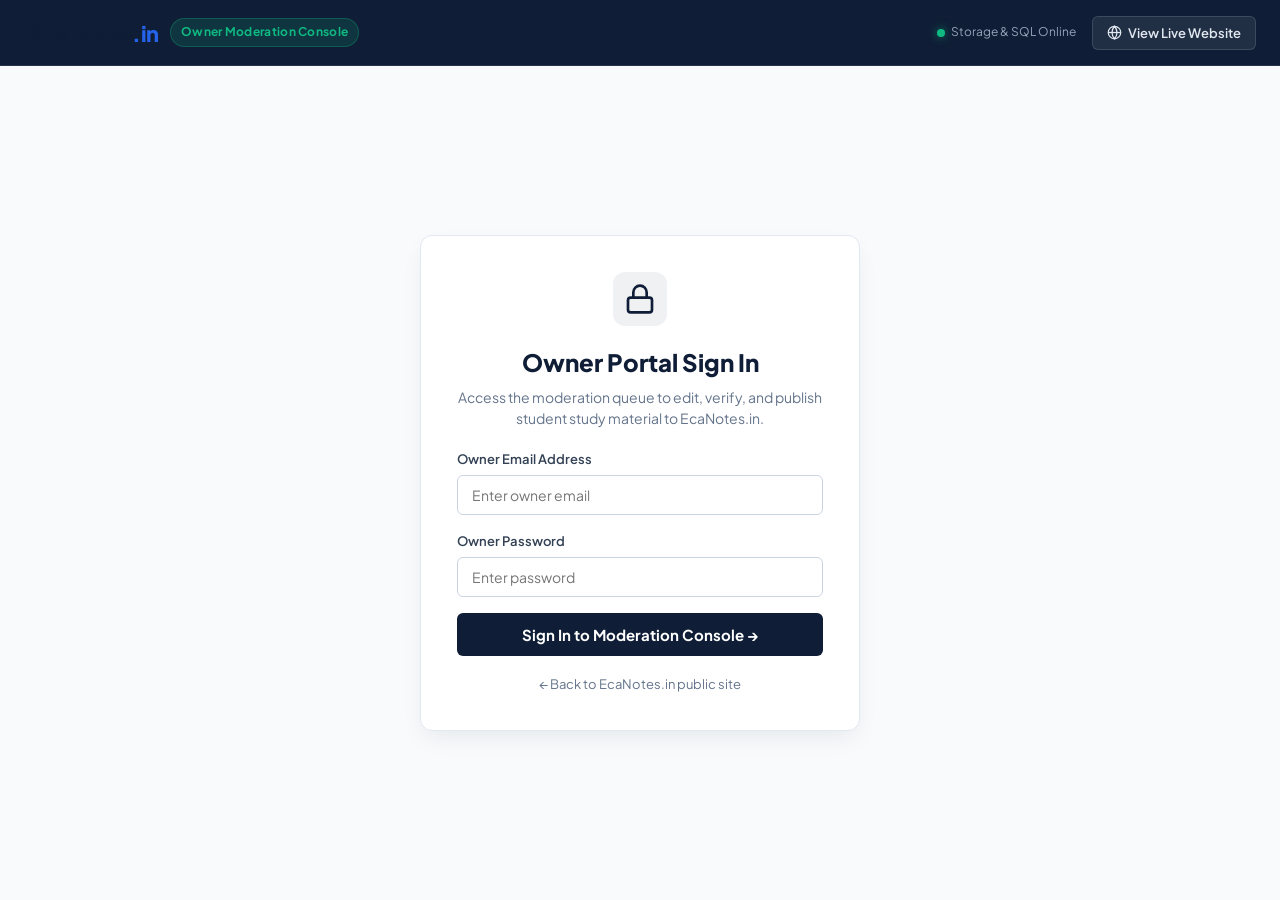
==== admin.html @ f877ca7f "Update project to latest version" ====
<!DOCTYPE html>
<html lang="en">
<head>
  <meta charset="UTF-8">
  <meta name="viewport" content="width=device-width, initial-scale=1.0">
  <title>EcaNotes.in | Owner Moderation Console</title>
  <meta name="description" content="EcaNotes.in Owner Moderation Console - Review, edit, and verify student-contributed college study material.">
  
  <!-- Google Fonts: Plus Jakarta Sans & Inter -->
  <link rel="preconnect" href="https://fonts.googleapis.com">
  <link rel="preconnect" href="https://fonts.gstatic.com" crossorigin>
  <link href="https://fonts.googleapis.com/css2?family=Plus+Jakarta+Sans:wght@400;500;600;700;800&family=Inter:wght@400;500;600;700&display=swap" rel="stylesheet">
  
  <!-- Main Stylesheet -->
  <link rel="stylesheet" href="css/style.css">
</head>
<body class="admin-body">

  <!-- Top Admin Navigation Bar -->
  <header class="admin-header">
    <div class="admin-header-container">
      <div class="admin-brand-wrap">
        <a href="index.html" class="brand-logo" aria-label="EcaNotes.in Home">
          <span class="logo-main">EcaNotes</span><span class="logo-tld">.in</span>
        </a>
        <span class="admin-badge">Owner Moderation Console</span>
      </div>

      <div class="admin-header-actions">
        <div class="admin-sys-status">
          <span class="sys-dot online"></span>
          <span class="sys-text">Storage &amp; SQL Online</span>
        </div>

        <a href="index.html" class="btn-admin-nav-link" target="_blank" rel="noopener noreferrer">
          <svg width="15" height="15" viewBox="0 0 24 24" fill="none" stroke="currentColor" stroke-width="2">
            <circle cx="12" cy="12" r="10"></circle>
            <line x1="2" y1="12" x2="22" y2="12"></line>
            <path d="M12 2a15.3 15.3 0 0 1 4 10 15.3 15.3 0 0 1-4 10 15.3 15.3 0 0 1-4-10 15.3 15.3 0 0 1 4-10z"></path>
          </svg>
          View Live Website
        </a>

        <button type="button" class="btn-admin-logout" id="adminLogoutBtn" style="display: none;">
          <svg width="15" height="15" viewBox="0 0 24 24" fill="none" stroke="currentColor" stroke-width="2">
            <path d="M9 21H5a2 2 0 0 1-2-2V5a2 2 0 0 1 2-2h4"></path>
            <polyline points="16 17 21 12 16 7"></polyline>
            <line x1="21" y1="12" x2="9" y2="12"></line>
          </svg>
          Sign Out
        </button>
      </div>
    </div>
  </header>

  <!-- ========================================================= -->
  <!-- 1. AUTHENTICATION SECTION (If Logged Out)                -->
  <!-- ========================================================= -->
  <section class="admin-auth-section" id="adminAuthSection">
    <div class="admin-auth-card">
      <div class="auth-icon-wrap">
        <svg width="32" height="32" viewBox="0 0 24 24" fill="none" stroke="currentColor" stroke-width="2">
          <rect x="3" y="11" width="18" height="11" rx="2" ry="2"></rect>
          <path d="M7 11V7a5 5 0 0 1 10 0v4"></path>
        </svg>
      </div>

      <h1 class="auth-title">Owner Portal Sign In</h1>
      <p class="auth-subtitle">
        Access the moderation queue to edit, verify, and publish student study material to EcaNotes.in.
      </p>

      <form id="adminLoginForm" class="admin-auth-form" novalidate>
        <div class="auth-input-group">
          <label for="adminEmailInput">Owner Email Address</label>
          <input 
            type="email" 
            id="adminEmailInput" 
            class="admin-auth-input" 
            placeholder="Enter owner email"
            required
            autocomplete="email"
          >
        </div>

        <div class="auth-input-group">
          <label for="adminPasswordInput">Owner Password</label>
          <input 
            type="password" 
            id="adminPasswordInput" 
            class="admin-auth-input" 
            placeholder="Enter password"
            required
            autocomplete="current-password"
          >
        </div>

        <div class="admin-auth-error" id="adminLoginError" style="display: none;">
          ⚠️ Invalid email or password. Please try again.
        </div>

        <button type="submit" class="btn-admin-auth-submit">
          Sign In to Moderation Console &rarr;
        </button>
      </form>

      <div class="auth-back-link">
        <a href="index.html">&larr; Back to EcaNotes.in public site</a>
      </div>
    </div>
  </section>

  <!-- ========================================================= -->
  <!-- 2. DASHBOARD SECTION (If Logged In)                      -->
  <!-- ========================================================= -->
  <main class="admin-dashboard-section" id="adminDashboardSection" style="display: none;">
    <div class="admin-container">

      <!-- Header Overview Banner -->
      <div class="admin-overview-banner">
        <div class="overview-text">
          <h1 class="overview-title">Owner Moderation &amp; Publishing Portal</h1>
          <p class="overview-desc">
            Review submissions from students. You can change their <strong>Year, Subject, Resource/File, Type, Title, and Contributor Name</strong> before publishing them live to the website.
          </p>
        </div>

        <!-- Live Stat Cards Grid -->
        <div class="admin-stats-grid">
          <div class="admin-stat-card highlight">
            <div class="stat-icon">⏳</div>
            <div class="stat-content">
              <div class="stat-number" id="adminStatPending">0</div>
              <div class="stat-label">Pending Uploads</div>
            </div>
          </div>

          <div class="admin-stat-card highlight">
            <div class="stat-icon">⭐</div>
            <div class="stat-content">
              <div class="stat-number" id="adminStatPendingReviews">0</div>
              <div class="stat-label">Pending Reviews</div>
            </div>
          </div>

          <div class="admin-stat-card">
            <div class="stat-icon">✅</div>
            <div class="stat-content">
              <div class="stat-number" id="adminStatVerified">10</div>
              <div class="stat-label">Live Verified Notes</div>
            </div>
          </div>

          <div class="admin-stat-card">
            <div class="stat-icon">📥</div>
            <div class="stat-content">
              <div class="stat-number" id="adminStatDownloads">14,930</div>
              <div class="stat-label">Total Downloads</div>
            </div>
          </div>

          <div class="admin-stat-card">
            <div class="stat-icon">📚</div>
            <div class="stat-content">
              <div class="stat-number" id="adminStatSubjects">0</div>
              <div class="stat-label">Dynamic Subjects</div>
            </div>
          </div>
        </div>
      </div>

      <!-- Moderation Tabs Navigation -->
      <nav class="admin-tabs-nav" aria-label="Admin Navigation Tabs">
        <button type="button" class="admin-nav-tab active" data-target="pane-pending">
          ⏳ Pending Uploads
          <span class="admin-tab-badge" id="adminTabPendingBadge" style="display: none;">0</span>
        </button>
        <button type="button" class="admin-nav-tab" data-target="pane-reviews">
          ⭐ Student Reviews
          <span class="admin-tab-badge" id="adminTabReviewsBadge" style="display: none;">0</span>
        </button>
        <button type="button" class="admin-nav-tab" data-target="pane-verified">
          ✅ Live Verified Resources
        </button>
        <button type="button" class="admin-nav-tab" data-target="pane-subjects">
          📚 Manage Subjects
        </button>
        <button type="button" class="admin-nav-tab" data-target="pane-direct">
          ➕ Direct Resource Publisher
        </button>
        <button type="button" class="admin-nav-tab" data-target="pane-sql">
          🗄️ SQL Database Inspector
        </button>
      </nav>

      <!-- TAB 1: PENDING UPLOADS (Full Field Moderation) -->
      <section class="admin-tab-pane active" id="pane-pending">
        <div class="pane-header">
          <div>
            <h2 class="pane-title">Pending Student Submissions Queue</h2>
            <p class="pane-subtitle">
              Carefully review each student upload. You have full permission to rename, change subject, assign year, adjust resource type, preview attached PDF, or replace the file before publishing.
            </p>
          </div>
        </div>

        <!-- Pending Cards List Container -->
        <div class="mod-cards-container" id="adminPendingList">
          <!-- Dynamically populated by admin.js -->
        </div>

        <!-- Empty State -->
        <div class="mod-empty-state" id="adminEmptyPending" style="display: none;">
          <div class="empty-icon">🎉</div>
          <h3 class="empty-title">Queue is Clean!</h3>
          <p class="empty-desc">
            There are no pending student uploads awaiting verification right now. When a student contributes notes, assignments, or PYQs from the website, they will appear here instantly.
          </p>
          <a href="index.html#contribute" target="_blank" class="btn-empty-action">
            Open Student Upload Form &rarr;
          </a>
        </div>
      </section>

      <!-- TAB 2: STUDENT REVIEWS MODERATION (Publish/Reject Queue) -->
      <section class="admin-tab-pane" id="pane-reviews">
        <div class="pane-header">
          <div>
            <h2 class="pane-title">⭐ Student Reviews Moderation</h2>
            <p class="pane-subtitle">
              Verify student ratings &amp; reviews before publishing them live. Only approved reviews appear on EcaNotes.in.
            </p>
          </div>
        </div>

        <!-- Pending Reviews Queue Section -->
        <div style="margin-bottom: 36px;">
          <h3 style="font-size: 1.05rem; font-weight: 700; color: #0F1E36; margin-bottom: 12px;">
            Pending Student Reviews Awaiting Approval
          </h3>
          <div class="review-mod-grid" id="adminPendingReviewsList">
            <!-- Dynamically populated by admin.js -->
          </div>
          <div class="mod-empty-state" id="adminEmptyPendingReviews" style="display: none;">
            <div class="empty-icon">⭐</div>
            <h3 class="empty-title">No Reviews Pending!</h3>
            <p class="empty-desc">
              All submitted student reviews have been moderated. When a student submits a new review, it will appear here for verification.
            </p>
          </div>
        </div>

        <!-- Published Reviews Management Table -->
        <div style="margin-top: 36px; border-top: 1px solid #E2E8F0; padding-top: 24px;">
          <div class="pane-header flex-between" style="margin-bottom: 14px;">
            <div>
              <h3 style="font-size: 1.05rem; font-weight: 700; color: #0F1E36;">
                Live Published Reviews (<span id="adminPublishedReviewsCount">0</span>)
              </h3>
              <p class="pane-subtitle">These reviews are actively displayed on the website and counted in the community rating.</p>
            </div>
          </div>
          <div class="admin-table-responsive">
            <table class="admin-table">
              <thead>
                <tr>
                  <th style="width: 50px;">#</th>
                  <th>Student</th>
                  <th>Branch &amp; Year</th>
                  <th>Rating</th>
                  <th>Review</th>
                  <th style="width: 140px;">Action</th>
                </tr>
              </thead>
              <tbody id="adminPublishedReviewsTableBody">
                <!-- Dynamically populated by admin.js -->
              </tbody>
            </table>
          </div>
        </div>
      </section>

      <!-- TAB 2: LIVE VERIFIED RESOURCES -->
      <section class="admin-tab-pane" id="pane-verified">
        <div class="pane-header flex-between">
          <div>
            <h2 class="pane-title">Live Verified Study Resources</h2>
            <p class="pane-subtitle">
              All resources currently active and available for college students on EcaNotes.in.
            </p>
          </div>
          <div class="table-search-wrap">
            <input 
              type="search" 
              id="adminVerifiedSearch" 
              class="admin-search-input" 
              placeholder="Search verified resources..."
            >
          </div>
        </div>

        <div class="admin-table-responsive">
          <table class="admin-table">
            <thead>
              <tr>
                <th style="width: 50px;">#</th>
                <th>Title &amp; File</th>
                <th>Year</th>
                <th>Subject</th>
                <th>Type</th>
                <th>Author</th>
                <th style="width: 240px;">Actions</th>
              </tr>
            </thead>
            <tbody id="adminVerifiedTableBody">
              <!-- Dynamically populated -->
            </tbody>
          </table>
        </div>
      </section>

      <!-- TAB: MANAGE SUBJECTS (Dynamic Year-Linked Subjects) -->
      <section class="admin-tab-pane" id="pane-subjects">
        <div class="pane-header flex-between">
          <div>
            <h2 class="pane-title">📚 Dynamic Subjects Manager</h2>
            <p class="pane-subtitle">
              Add, edit, or delete subjects linked to academic years. When students or owners upload resources with a new subject (e.g. "EV"), it automatically registers here and in the public filter.
            </p>
          </div>
        </div>

        <!-- Add Subject Card -->
        <div class="direct-publish-card" style="margin-bottom: 24px;">
          <h3 style="font-size: 1rem; font-weight: 700; color: #0F1E36; margin-bottom: 12px;">➕ Add New Subject</h3>
          <form id="adminAddSubjectForm" class="direct-form-grid" style="grid-template-columns: 2fr 1fr auto; align-items: end; gap: 12px;">
            <div class="form-group" style="margin-bottom: 0;">
              <label for="newSubjectName">Subject Name *</label>
              <input 
                type="text" 
                id="newSubjectName" 
                class="mod-input" 
                placeholder="e.g. EV, Data Structures, Robotics" 
                required
              >
            </div>
            <div class="form-group" style="margin-bottom: 0;">
              <label for="newSubjectYear">Assigned Year *</label>
              <select id="newSubjectYear" class="mod-select" required>
                <option value="1st Year">1st Year</option>
                <option value="2nd Year">2nd Year</option>
                <option value="3rd Year">3rd Year</option>
                <option value="4th Year">4th Year</option>
              </select>
            </div>
            <div class="form-group" style="margin-bottom: 0;">
              <button type="submit" class="btn-direct-submit" style="padding: 10px 20px; white-space: nowrap; height: 42px;">
                ➕ Add Subject
              </button>
            </div>
          </form>
        </div>

        <!-- Year Filter Chips for Subject Management -->
        <div class="pane-filter-bar" style="display: flex; gap: 8px; margin-bottom: 16px; flex-wrap: wrap;">
          <button type="button" class="btn-filter-pill active" data-subject-year="All">All Years</button>
          <button type="button" class="btn-filter-pill" data-subject-year="1st Year">1st Year</button>
          <button type="button" class="btn-filter-pill" data-subject-year="2nd Year">2nd Year</button>
          <button type="button" class="btn-filter-pill" data-subject-year="3rd Year">3rd Year</button>
          <button type="button" class="btn-filter-pill" data-subject-year="4th Year">4th Year</button>
        </div>

        <!-- Subjects Table -->
        <div class="admin-table-responsive">
          <table class="admin-table">
            <thead>
              <tr>
                <th style="width: 40%;">Subject Name</th>
                <th style="width: 20%;">Academic Year</th>
                <th style="width: 20%;">Active Resources</th>
                <th style="width: 20%; text-align: right;">Actions</th>
              </tr>
            </thead>
            <tbody id="adminSubjectsTableBody">
              <!-- Dynamically populated by admin.js -->
            </tbody>
          </table>
        </div>
      </section>

      <!-- TAB 3: DIRECT RESOURCE PUBLISHER -->
      <section class="admin-tab-pane" id="pane-direct">
        <div class="pane-header">
          <div>
            <h2 class="pane-title">Direct Resource Publisher</h2>
            <p class="pane-subtitle">
              As the owner, upload and publish verified notes, PYQs, and assignments directly without entering the pending queue.
            </p>
          </div>
        </div>

        <div class="direct-publish-card">
          <form id="directPublishForm" class="direct-publish-form">
            <div class="direct-form-grid">
              <div class="form-group span-2">
                <label for="directTitle">Resource Title *</label>
                <input 
                  type="text" 
                  id="directTitle" 
                  class="mod-input" 
                  placeholder="e.g. Engineering Physics - Unit 2 Complete Wave Optics Notes" 
                  required
                >
              </div>

              <div class="form-group">
                <label for="directAuthor">Author / Faculty / Contributor</label>
                <input 
                  type="text" 
                  id="directAuthor" 
                  class="mod-input" 
                  placeholder="e.g. ECA Academic Team" 
                  value="EcaNotes Academic Team"
                >
              </div>

              <div class="form-group">
                <label for="directYear">Academic Year *</label>
                <select id="directYear" class="mod-select">
                  <option value="1st Year">1st Year</option>
                  <option value="2nd Year">2nd Year</option>
                  <option value="3rd Year">3rd Year</option>
                  <option value="4th Year">4th Year</option>
                </select>
              </div>

              <div class="form-group">
                <label for="directSubject">Subject *</label>
                <select id="directSubject" class="mod-select">
                  <!-- Dynamically populated based on directYear -->
                </select>
                <input 
                  type="text" 
                  id="directCustomSubject" 
                  class="mod-input" 
                  placeholder="Type new subject name (e.g. EV)..." 
                  style="display: none; margin-top: 6px;"
                >
              </div>

              <div class="form-group">
                <label for="directType">Resource Type *</label>
                <select id="directType" class="mod-select">
                  <option value="Notes">Notes</option>
                  <option value="PYQ">PYQ (Past Year Questions)</option>
                  <option value="Assignment">Assignment Solutions</option>
                  <option value="Practical Files">Practical Files</option>
                  <option value="Handwritten Notes">Handwritten Notes</option>
                  <option value="Formula Sheet">Formula Sheet</option>
                  <option value="Reference Book">Reference Book</option>
                  <option value="Study Material">Study Material</option>
                </select>
              </div>

              <div class="form-group span-2">
                <label for="directDesc">Resource Description / Syllabus Highlights</label>
                <textarea 
                  id="directDesc" 
                  class="mod-textarea" 
                  rows="3" 
                  placeholder="Summary of formulas, theorems, and questions covered in this document..."
                ></textarea>
              </div>

              <div class="form-group span-2">
                <label>Attach PDF / Study Document *</label>
                <div class="direct-drop-zone" id="directFileDropZone">
                  <div class="drop-zone-icon">📁</div>
                  <div class="drop-zone-text">Click or drag and drop a PDF, DOCX, or Image file here</div>
                  <div class="drop-zone-hint">Supports up to 4MB (Stored persistently in Server Storage)</div>
                  <input type="file" id="directFileInput" accept=".pdf,.docx,.png,.jpg,.jpeg" style="display: none;">
                </div>
                <div id="directFileSelected" class="file-selected-pill" style="display: none;"></div>
              </div>
            </div>

            <div class="direct-submit-wrap">
              <button type="submit" class="btn-direct-submit">
                🚀 Publish Directly to Live Website
              </button>
            </div>
          </form>
        </div>
      </section>

      <!-- TAB 4: SQL DATABASE INSPECTOR -->
      <section class="admin-tab-pane" id="pane-sql">
        <div class="pane-header">
          <div>
            <h2 class="pane-title">SQL Database &amp; Storage Inspector</h2>
            <p class="pane-subtitle" id="sqlStatusText">
              Database Status: Active
            </p>
          </div>
        </div>

        <div class="sql-inspector-grid">
          <div class="sql-box">
            <div class="sql-box-header">
              <span class="sql-tag">TABLE</span>
              <h3>pending_uploads (Queue)</h3>
            </div>
            <pre class="sql-code-view" id="sqlPendingTableData">Loading...</pre>
          </div>

          <div class="sql-box">
            <div class="sql-box-header">
              <span class="sql-tag">TABLE</span>
              <h3>verified_resources (Public)</h3>
            </div>
            <pre class="sql-code-view" id="sqlVerifiedTableData">Loading...</pre>
          </div>
        </div>
      </section>

    </div>
  </main>

  <!-- EDIT SUBJECT MODAL -->
  <div class="modal-overlay" id="editSubjectModal">
    <div class="modal-dialog" style="max-width: 460px;">
      <button type="button" class="modal-close-btn" id="closeEditSubjectModalBtn" aria-label="Close modal">&times;</button>
      <h3 class="modal-title" style="margin-bottom: 8px;">✏️ Edit Subject</h3>
      <p style="font-size: 0.8125rem; color: #64748B; margin-bottom: 20px;">
        Update the subject name or reassign it to a different academic year. Changes automatically cascade to all linked resources.
      </p>
      <form id="editSubjectForm">
        <input type="hidden" id="editSubjectId">
        <div style="display: flex; flex-direction: column; gap: 14px; margin-bottom: 20px;">
          <div>
            <label for="editSubjectName" class="mod-label" style="display: block; margin-bottom: 6px;">Subject Name *</label>
            <input type="text" id="editSubjectName" class="mod-input" required>
          </div>
          <div>
            <label for="editSubjectYear" class="mod-label" style="display: block; margin-bottom: 6px;">Academic Year *</label>
            <select id="editSubjectYear" class="mod-select" required>
              <option value="1st Year">1st Year</option>
              <option value="2nd Year">2nd Year</option>
              <option value="3rd Year">3rd Year</option>
              <option value="4th Year">4th Year</option>
            </select>
          </div>
        </div>
        <div style="display: flex; justify-content: flex-end; gap: 10px;">
          <button type="button" class="btn-table-action preview" id="cancelEditSubjectBtn" style="padding: 8px 16px; font-size: 0.875rem;">Cancel</button>
          <button type="submit" class="btn-direct-submit" style="padding: 8px 20px; font-size: 0.875rem;">Save Changes</button>
        </div>
      </form>
    </div>
  </div>

  <!-- Scripts -->
  <script src="js/api.js"></script>
  <script src="js/db.js"></script>
  <script src="js/admin.js"></script>
</body>
</html>
---- css/style.css ----
/* ==========================================================================
   EcaNotes.in - Main Stylesheet
   Recreated to match design screenshots with pixel perfection
   ========================================================================== */

/* --------------------------------------------------------------------------
   1. CSS Custom Properties / Design Tokens
   -------------------------------------------------------------------------- */
:root {
  /* Brand Colors */
  --color-primary: #0F1E36;       /* Deep Navy Blue */
  --color-primary-hover: #0a1526;
  --color-primary-light: #1E293B;
  --color-accent-blue: #2563EB;
  --color-accent-green: #059669;
  --color-accent-green-bg: #ECFDF5;
  --color-accent-amber: #F59E0B;

  /* Neutral Shades */
  --color-bg-page: #F8FAFC;        /* Light Slate / Off-white background */
  --color-bg-card: #FFFFFF;        /* Pure White Card */
  --color-bg-subtle: #F1F5F9;      /* Subtle Fill / Pills */
  --color-bg-input: #FFFFFF;
  --color-border: #E2E8F0;         /* Default border */
  --color-border-subtle: #EEF2F6;
  --color-border-dark: #0F1E36;

  /* Text Colors */
  --text-heading: #0F1E36;         /* High-contrast Navy */
  --text-body: #334155;            /* Slate 700 */
  --text-muted: #64748B;           /* Slate 500 */
  --text-subtle: #94A3B8;          /* Slate 400 */
  --text-white: #FFFFFF;

  /* Typography */
  --font-main: 'Plus Jakarta Sans', 'Inter', -apple-system, BlinkMacSystemFont, 'Segoe UI', Roboto, sans-serif;

  /* Spacing */
  --container-max-width: 1180px;
  --section-spacing: 80px;

  /* Shadows */
  --shadow-sm: 0 1px 2px 0 rgba(0, 0, 0, 0.05);
  --shadow-md: 0 4px 16px -2px rgba(15, 30, 54, 0.06), 0 2px 4px -2px rgba(15, 30, 54, 0.04);
  --shadow-lg: 0 12px 30px -4px rgba(15, 30, 54, 0.08), 0 4px 6px -2px rgba(15, 30, 54, 0.03);
  --shadow-floating: 0 25px 50px -12px rgba(15, 30, 54, 0.12), 0 0 0 1px rgba(226, 232, 240, 0.7);

  /* Border Radii */
  --radius-sm: 6px;
  --radius-md: 10px;
  --radius-lg: 16px;
  --radius-xl: 20px;
  --radius-full: 9999px;

  /* Transitions */
  --transition-fast: 0.18s cubic-bezier(0.4, 0, 0.2, 1);
  --transition-normal: 0.25s cubic-bezier(0.4, 0, 0.2, 1);
}

/* --------------------------------------------------------------------------
   2. Reset & Base Styles
   -------------------------------------------------------------------------- */
*, *::before, *::after {
  box-sizing: border-box;
  margin: 0;
  padding: 0;
}

html {
  scroll-behavior: smooth;
  font-size: 16px;
  -webkit-text-size-adjust: 100%;
  width: 100%;
  max-width: 100%;
  overflow-x: hidden;
}

body {
  font-family: var(--font-main);
  background-color: var(--color-bg-page);
  color: var(--text-body);
  line-height: 1.55;
  -webkit-font-smoothing: antialiased;
  -moz-osx-font-smoothing: grayscale;
  width: 100%;
  max-width: 100%;
  overflow-x: hidden;
  position: relative;
}

a {
  color: inherit;
  text-decoration: none;
  transition: color var(--transition-fast);
}

button, input, select, textarea {
  font-family: inherit;
  font-size: inherit;
  color: inherit;
}

button {
  cursor: pointer;
  border: none;
  background: none;
}

ul, ol {
  list-style: none;
}

img {
  display: block;
  max-width: 100%;
}

svg {
  display: inline-block;
  vertical-align: middle;
}

.visually-hidden {
  position: absolute;
  width: 1px;
  height: 1px;
  padding: 0;
  margin: -1px;
  overflow: hidden;
  clip: rect(0, 0, 0, 0);
  white-space: nowrap;
  border-width: 0;
}

.nav-target-anchor {
  position: relative;
  top: -80px;
  visibility: hidden;
  height: 0;
}

/* --------------------------------------------------------------------------
   3. Layout Utilities
   -------------------------------------------------------------------------- */
.container {
  width: 100%;
  max-width: var(--container-max-width);
  margin-left: auto;
  margin-right: auto;
  padding-left: 24px;
  padding-right: 24px;
}

.section {
  padding: var(--section-spacing) 0;
}

/* --------------------------------------------------------------------------
   4. Typography & Common UI Components
   -------------------------------------------------------------------------- */
/* Pill Badges */
.badge-pill {
  display: inline-flex;
  align-items: center;
  gap: 8px;
  padding: 6px 16px;
  background-color: #FFFFFF;
  border: 1px solid var(--color-border);
  border-radius: var(--radius-full);
  font-size: 0.8125rem; /* 13px */
  font-weight: 600;
  color: var(--text-muted);
  letter-spacing: 0.04em;
  text-transform: uppercase;
  box-shadow: 0 1px 3px rgba(0, 0, 0, 0.02);
  margin-bottom: 20px;
}

.badge-pill .badge-icon {
  font-size: 14px;
}

/* Section Headers */
.section-center-header {
  text-align: center;
  max-width: 680px;
  margin: 0 auto 36px auto;
}

.section-title {
  font-size: 2.375rem; /* ~38px */
  font-weight: 800;
  color: var(--text-heading);
  line-height: 1.18;
  letter-spacing: -0.02em;
  margin-bottom: 12px;
}

.section-desc {
  font-size: 1rem; /* 16px */
  color: var(--text-muted);
  line-height: 1.6;
}

/* Buttons */
.btn {
  display: inline-flex;
  align-items: center;
  justify-content: center;
  gap: 8px;
  padding: 13px 26px;
  font-size: 0.9375rem; /* 15px */
  font-weight: 600;
  border-radius: var(--radius-md);
  transition: all var(--transition-fast);
  text-align: center;
}

.btn-primary {
  background-color: var(--color-primary);
  color: var(--text-white);
  box-shadow: 0 4px 14px rgba(15, 30, 54, 0.2);
}

.btn-primary:hover {
  background-color: var(--color-primary-hover);
  transform: translateY(-1px);
  box-shadow: 0 6px 18px rgba(15, 30, 54, 0.26);
}

.btn-primary:active {
  transform: translateY(0);
}

.btn-outline {
  background-color: #FFFFFF;
  color: var(--text-heading);
  border: 1.5px solid var(--color-border);
}

.btn-outline:hover {
  background-color: var(--color-bg-subtle);
  border-color: #CBD5E1;
}

.btn-block {
  width: 100%;
}

/* --------------------------------------------------------------------------
   5. NAVBAR
   -------------------------------------------------------------------------- */
.navbar-header {
  position: sticky;
  top: 0;
  z-index: 1000;
  background-color: rgba(255, 255, 255, 0.95);
  backdrop-filter: blur(10px);
  -webkit-backdrop-filter: blur(10px);
  border-bottom: 1px solid rgba(226, 232, 240, 0.8);
  transition: all var(--transition-fast);
}

.nav-container {
  display: flex;
  align-items: center;
  justify-content: space-between;
  height: 72px;
}

/* Brand Logo */
.brand-logo {
  display: flex;
  align-items: baseline;
  font-weight: 800;
  font-size: 1.5rem; /* 24px */
  letter-spacing: -0.03em;
  user-select: none;
}

.logo-main {
  color: var(--color-primary);
}

.logo-tld {
  color: var(--color-accent-blue);
  font-size: 1.35rem;
}

/* Nav Menu (Center) */
.nav-menu {
  display: flex;
  align-items: center;
  gap: 8px;
}

.nav-link {
  font-size: 0.8125rem; /* 13px */
  font-weight: 700;
  letter-spacing: 0.05em;
  text-transform: uppercase;
  color: var(--text-muted);
  padding: 8px 16px;
  border-radius: var(--radius-sm);
  transition: all var(--transition-fast);
}

.nav-link:hover {
  color: var(--text-heading);
}

.nav-link.active {
  color: var(--text-heading);
  background-color: var(--color-bg-subtle);
}

/* Nav Search Bar */
.nav-search-wrap {
  display: flex;
  align-items: center;
  gap: 12px;
}

.nav-search-bar {
  position: relative;
  display: flex;
  align-items: center;
  width: 250px;
  height: 38px;
  background-color: var(--color-bg-page);
  border: 1px solid var(--color-border);
  border-radius: var(--radius-full);
  padding: 0 14px;
  transition: all var(--transition-fast);
}

.nav-search-bar:focus-within {
  width: 290px;
  border-color: var(--color-primary);
  background-color: #FFFFFF;
  box-shadow: 0 0 0 3px rgba(15, 30, 54, 0.08);
}

.nav-search-bar .search-icon {
  color: var(--text-subtle);
  flex-shrink: 0;
  margin-right: 8px;
}

.nav-search-input {
  width: 100%;
  border: none;
  background: transparent;
  font-size: 0.84rem;
  color: var(--text-heading);
  outline: none;
}

.nav-search-input::placeholder {
  color: var(--text-subtle);
}

.clear-search-btn {
  font-size: 18px;
  line-height: 1;
  color: var(--text-subtle);
  padding: 0 4px;
}

.clear-search-btn:hover {
  color: var(--text-heading);
}

/* Hamburger Button */
.hamburger-btn {
  display: none;
  flex-direction: column;
  justify-content: center;
  align-items: center;
  gap: 5px;
  width: 40px;
  height: 40px;
  border-radius: var(--radius-sm);
  border: 1px solid var(--color-border);
  background-color: #FFFFFF;
}

.hamburger-btn .bar {
  width: 18px;
  height: 2px;
  background-color: var(--text-heading);
  transition: all var(--transition-fast);
}

/* Mobile Drawer */
.mobile-drawer {
  display: none;
  background-color: #FFFFFF;
  border-bottom: 1px solid var(--color-border);
  padding: 16px 24px 24px;
  box-shadow: var(--shadow-lg);
}

.mobile-drawer.open {
  display: block;
}

.mobile-drawer-search {
  display: flex;
  align-items: center;
  height: 42px;
  background-color: var(--color-bg-page);
  border: 1px solid var(--color-border);
  border-radius: var(--radius-full);
  padding: 0 16px;
  margin-bottom: 16px;
}

.mobile-drawer-search .search-icon {
  margin-right: 10px;
  color: var(--text-subtle);
}

.mobile-nav-links {
  display: flex;
  flex-direction: column;
  gap: 6px;
}

.mobile-nav-link {
  font-size: 0.9375rem;
  font-weight: 600;
  padding: 10px 14px;
  border-radius: var(--radius-sm);
  color: var(--text-body);
}

.mobile-nav-link.active {
  color: var(--color-primary);
  background-color: var(--color-bg-subtle);
}

.contribute-btn-mobile {
  margin-top: 8px;
  background-color: var(--color-primary);
  color: #FFFFFF !important;
  text-align: center;
}

/* --------------------------------------------------------------------------
   6. HERO SECTION (Screenshot 1)
   -------------------------------------------------------------------------- */
.hero-section {
  padding: 70px 0 90px;
  background-color: var(--color-bg-page);
  position: relative;
}

.hero-container {
  display: grid;
  grid-template-columns: 1.15fr 0.95fr;
  align-items: center;
  gap: 50px;
}

/* Hero Left Column */
.hero-badge {
  color: var(--text-body);
  font-weight: 600;
  border-color: #E2E8F0;
  background: #FFFFFF;
  box-shadow: 0 1px 3px rgba(0,0,0,0.02);
}

.hero-title {
  font-size: 3.5rem; /* 56px */
  font-weight: 800;
  line-height: 1.12;
  letter-spacing: -0.025em;
  color: var(--color-primary);
  margin-bottom: 20px;
}

.hero-subtitle {
  font-size: 1.0625rem; /* 17px */
  line-height: 1.6;
  color: var(--text-muted);
  max-width: 480px;
  margin-bottom: 32px;
}

.hero-actions {
  display: flex;
  align-items: center;
  gap: 16px;
  margin-bottom: 50px;
}

.hero-stats {
  display: flex;
  align-items: flex-start;
  gap: 54px;
  padding-top: 10px;
}

.stat-item {
  display: flex;
  flex-direction: column;
}

.stat-number {
  font-size: 1.625rem; /* 26px */
  font-weight: 800;
  color: var(--color-primary);
  line-height: 1.2;
}

.stat-label {
  font-size: 0.8125rem; /* 13px */
  font-weight: 500;
  color: var(--text-muted);
  margin-top: 2px;
}

/* Hero Right Column: Student Peer Hub Card */
.hero-card-wrapper {
  display: flex;
  justify-content: flex-end;
}

.peer-hub-card {
  width: 100%;
  max-width: 440px;
  background-color: var(--color-bg-card);
  border-radius: 22px;
  padding: 28px 24px;
  border: 1px solid var(--color-border-subtle);
  box-shadow: var(--shadow-floating);
  position: relative;
  transition: transform var(--transition-normal);
}

.peer-hub-card:hover {
  transform: translateY(-3px);
}

/* Peer Hub Header */
.peer-hub-header {
  display: flex;
  align-items: center;
  justify-content: space-between;
  margin-bottom: 22px;
}

.peer-hub-brand {
  display: flex;
  align-items: center;
  gap: 12px;
}

.hub-icon-box {
  width: 44px;
  height: 44px;
  background-color: var(--color-primary);
  border-radius: 12px;
  display: flex;
  align-items: center;
  justify-content: center;
  box-shadow: 0 4px 10px rgba(15, 30, 54, 0.2);
}

.hub-icon-text {
  color: #FFFFFF;
  font-weight: 800;
  font-size: 0.75rem; /* 12px */
  letter-spacing: 0.05em;
}

.hub-title {
  font-size: 1.0625rem; /* 17px */
  font-weight: 700;
  color: var(--color-primary);
  line-height: 1.2;
}

.hub-subtitle {
  font-size: 0.75rem; /* 12px */
  color: var(--text-muted);
  margin-top: 2px;
}

.hub-tag-free {
  display: inline-flex;
  align-items: center;
  gap: 6px;
  background-color: var(--color-accent-green-bg);
  color: var(--color-accent-green);
  font-size: 0.75rem; /* 12px */
  font-weight: 700;
  padding: 5px 12px;
  border-radius: var(--radius-full);
}

.status-dot {
  width: 6px;
  height: 6px;
  background-color: var(--color-accent-green);
  border-radius: 50%;
}

/* 2x2 Feature Tiles */
.peer-hub-grid {
  display: grid;
  grid-template-columns: 1fr 1fr;
  gap: 12px;
  margin-bottom: 18px;
}

.hub-tile {
  background-color: var(--color-bg-page);
  border-radius: 12px;
  padding: 14px 12px;
  display: flex;
  align-items: flex-start;
  gap: 10px;
  border: 1px solid #F1F5F9;
  cursor: pointer;
  transition: all var(--transition-fast);
}

.hub-tile:hover {
  background-color: #FFFFFF;
  border-color: var(--color-border);
  transform: translateY(-1px);
  box-shadow: var(--shadow-sm);
}

.tile-icon {
  font-size: 18px;
  line-height: 1;
}

.tile-name {
  display: block;
  font-size: 0.8125rem; /* 13px */
  font-weight: 700;
  color: var(--color-primary);
  line-height: 1.2;
}

.tile-desc {
  display: block;
  font-size: 0.6875rem; /* 11px */
  color: var(--text-muted);
  margin-top: 3px;
  line-height: 1.3;
}

/* Hub Highlighted Review Box */
.hub-review-box {
  border: 1.5px dashed #CBD5E1;
  border-radius: 12px;
  padding: 14px 16px;
  background-color: #FFFFFF;
  margin-bottom: 18px;
}

.hub-review-top {
  display: flex;
  align-items: center;
  justify-content: space-between;
  margin-bottom: 8px;
}

.hub-review-user {
  display: flex;
  align-items: center;
  gap: 8px;
}

.hub-avatar {
  width: 24px;
  height: 24px;
  background-color: var(--color-primary);
  color: #FFFFFF;
  font-size: 0.625rem; /* 10px */
  font-weight: 700;
  border-radius: 50%;
  display: flex;
  align-items: center;
  justify-content: center;
}

.hub-username {
  font-size: 0.75rem; /* 12px */
  font-weight: 700;
  color: var(--color-primary);
}

.hub-stars {
  color: var(--color-accent-amber);
  font-size: 11px;
  letter-spacing: 1px;
}

.hub-quote {
  font-size: 0.75rem; /* 12px */
  font-style: italic;
  color: var(--text-muted);
  line-height: 1.45;
}

.btn-card-action {
  width: 100%;
  padding: 13px;
  background-color: var(--color-primary);
  color: #FFFFFF;
  font-size: 0.875rem; /* 14px */
  font-weight: 600;
  border-radius: var(--radius-md);
  transition: all var(--transition-fast);
}

.btn-card-action:hover {
  background-color: var(--color-primary-hover);
}

/* --------------------------------------------------------------------------
   7. WHAT WE OFFER SECTION (Screenshot 5)
   -------------------------------------------------------------------------- */
.offer-section {
  background-color: var(--color-bg-page);
  padding-top: 50px;
}

.offer-header {
  max-width: 600px;
  margin-bottom: 36px;
  text-align: left;
}

.offer-header .badge-pill {
  font-size: 0.75rem;
  letter-spacing: 0.08em;
  margin-bottom: 16px;
}

.offer-grid {
  display: grid;
  grid-template-columns: repeat(4, 1fr);
  gap: 20px;
  margin-bottom: 24px;
}

.offer-card {
  background-color: var(--color-bg-card);
  border: 1px solid var(--color-border);
  border-radius: var(--radius-lg);
  padding: 28px 24px;
  min-height: 220px;
  display: flex;
  flex-direction: column;
  transition: all var(--transition-normal);
  cursor: pointer;
}

.offer-card:hover {
  transform: translateY(-4px);
  border-color: #CBD5E1;
  box-shadow: var(--shadow-md);
}

.offer-icon-wrapper {
  width: 44px;
  height: 44px;
  border-radius: 12px;
  display: flex;
  align-items: center;
  justify-content: center;
  margin-bottom: 20px;
  background-color: var(--color-bg-subtle);
}

.icon-notes { background-color: #EFF6FF; }
.icon-pyqs { background-color: #FAF5FF; }
.icon-assignments { background-color: #FFF7ED; }
.icon-handwritten { background-color: #F0FDF4; }

.offer-emoji {
  font-size: 22px;
}

.offer-card-title {
  font-size: 1.125rem; /* 18px */
  font-weight: 700;
  color: var(--color-primary);
  margin-bottom: 10px;
}

.offer-card-desc {
  font-size: 0.875rem; /* 14px */
  color: var(--text-muted);
  line-height: 1.55;
}

/* Expansion Banner (Screenshot 5) */
.expansion-banner {
  background-color: var(--color-primary);
  border-radius: var(--radius-lg);
  padding: 26px 36px;
  display: flex;
  align-items: center;
  justify-content: space-between;
  box-shadow: var(--shadow-md);
}

.expansion-title {
  font-size: 1.1875rem; /* 19px */
  font-weight: 700;
  color: #FFFFFF;
  margin-bottom: 4px;
}

.expansion-desc {
  font-size: 0.875rem; /* 14px */
  color: #94A3B8;
}

.expansion-badges {
  display: flex;
  align-items: center;
  gap: 10px;
}

.coming-badge {
  background-color: rgba(255, 255, 255, 0.08);
  border: 1px solid rgba(255, 255, 255, 0.16);
  color: #CBD5E1;
  font-size: 0.8125rem; /* 13px */
  font-weight: 600;
  padding: 7px 16px;
  border-radius: var(--radius-sm);
  user-select: none;
}

/* --------------------------------------------------------------------------
   8. RESOURCE FINDER SECTION (Screenshot 2)
   -------------------------------------------------------------------------- */
.finder-section {
  background-color: var(--color-bg-page);
  padding-top: 60px;
}

.finder-container-card {
  max-width: 960px;
  margin: 0 auto;
  background-color: var(--color-bg-card);
  border: 1px solid var(--color-border);
  border-radius: 22px;
  padding: 38px 44px;
  box-shadow: 0 8px 30px -4px rgba(15, 30, 54, 0.04);
}

.finder-step {
  padding-bottom: 30px;
  margin-bottom: 30px;
  border-bottom: 1px solid #F1F5F9;
}

.finder-step.step-action {
  padding-bottom: 0;
  margin-bottom: 0;
  border-bottom: none;
}

.step-label-row {
  display: flex;
  align-items: center;
  gap: 12px;
  margin-bottom: 20px;
}

.step-number {
  width: 24px;
  height: 24px;
  border-radius: 50%;
  background-color: var(--color-bg-subtle);
  color: var(--text-muted);
  font-size: 0.75rem;
  font-weight: 700;
  display: flex;
  align-items: center;
  justify-content: center;
}

.step-heading {
  font-size: 1rem; /* 16px */
  font-weight: 700;
  color: var(--color-primary);
}

/* Year Cards Grid */
.year-selector-grid {
  display: grid;
  grid-template-columns: repeat(4, 1fr);
  gap: 16px;
}

.year-card {
  background-color: #FFFFFF;
  border: 1.5px solid var(--color-border);
  border-radius: var(--radius-md);
  padding: 16px 18px;
  display: flex;
  flex-direction: column;
  transition: all var(--transition-fast);
  cursor: pointer;
}

.year-card.active {
  border-color: var(--color-primary);
  box-shadow: 0 0 0 1px var(--color-primary);
  background-color: #FFFFFF;
}

.year-card.disabled {
  background-color: #FAFAFC;
  border-color: #F1F5F9;
  opacity: 0.6;
  cursor: not-allowed;
}

.year-name {
  font-size: 0.9375rem; /* 15px */
  font-weight: 700;
  color: var(--color-primary);
  margin-bottom: 4px;
}

.year-card.disabled .year-name {
  color: var(--text-subtle);
}

.year-status {
  font-size: 0.75rem; /* 12px */
  color: var(--text-subtle);
}

.year-status.available {
  color: var(--text-muted);
}

/* Resource Type Pills Row */
.type-pills-row {
  display: flex;
  flex-wrap: wrap;
  gap: 12px;
}

.type-pill {
  display: inline-flex;
  align-items: center;
  gap: 8px;
  padding: 10px 20px;
  border-radius: var(--radius-full);
  border: 1px solid var(--color-border);
  background-color: #FFFFFF;
  color: var(--text-body);
  font-size: 0.875rem; /* 14px */
  font-weight: 600;
  transition: all var(--transition-fast);
}

.type-pill:hover {
  border-color: #CBD5E1;
  background-color: var(--color-bg-page);
}

.type-pill.active {
  background-color: var(--color-primary);
  color: #FFFFFF;
  border-color: var(--color-primary);
  box-shadow: 0 4px 12px rgba(15, 30, 54, 0.15);
}

.btn-finder-submit {
  background-color: var(--color-bg-subtle);
  color: var(--color-primary);
  font-size: 0.875rem; /* 14px */
  font-weight: 700;
  padding: 11px 26px;
  border-radius: var(--radius-sm);
  border: 1px solid var(--color-border);
  transition: all var(--transition-fast);
}

.btn-finder-submit:hover {
  background-color: var(--color-primary);
  color: #FFFFFF;
  border-color: var(--color-primary);
  box-shadow: 0 4px 14px rgba(15, 30, 54, 0.18);
}

/* --------------------------------------------------------------------------
   9. DYNAMIC RESOURCE LIST / PYQ & ASSIGNMENT SECTION
   -------------------------------------------------------------------------- */
.resources-display-section {
  padding-top: 40px;
}

.resources-toolbar {
  display: flex;
  align-items: flex-end;
  justify-content: space-between;
  flex-wrap: wrap;
  gap: 20px;
  margin-bottom: 28px;
  padding-bottom: 20px;
  border-bottom: 1px solid var(--color-border);
}

.resources-heading {
  font-size: 1.5rem; /* 24px */
  font-weight: 800;
  color: var(--color-primary);
}

.resources-subtext {
  font-size: 0.875rem;
  color: var(--text-muted);
  margin-top: 4px;
}

.toolbar-filters {
  display: flex;
  align-items: center;
  flex-wrap: wrap;
  gap: 16px;
}

.filter-dropdown-wrap {
  display: flex;
  align-items: center;
  gap: 8px;
}

.filter-label {
  font-size: 0.8125rem;
  font-weight: 600;
  color: var(--text-muted);
}

.filter-select {
  padding: 8px 14px;
  font-size: 0.8125rem;
  font-weight: 600;
  color: var(--text-heading);
  border: 1px solid var(--color-border);
  border-radius: var(--radius-sm);
  background-color: #FFFFFF;
  outline: none;
}

.filter-select:focus {
  border-color: var(--color-primary);
}

.quick-chips {
  display: flex;
  align-items: center;
  flex-wrap: wrap;
  gap: 8px;
}

.chip {
  padding: 6px 14px;
  font-size: 0.8125rem;
  font-weight: 600;
  border-radius: var(--radius-full);
  border: 1px solid var(--color-border);
  background-color: #FFFFFF;
  color: var(--text-muted);
  transition: all var(--transition-fast);
}

.chip:hover {
  color: var(--text-heading);
  border-color: #CBD5E1;
}

.chip.active {
  background-color: var(--color-primary);
  color: #FFFFFF;
  border-color: var(--color-primary);
}

/* Resources Grid */
/* Resources Grid */
.resources-grid {
  display: grid;
  grid-template-columns: repeat(3, 1fr);
  gap: 22px;
}

.resource-card {
  background-color: #FFFFFF;
  border: 1px solid #E2E8F0;
  border-radius: 14px;
  padding: 22px 24px;
  display: flex;
  flex-direction: column;
  justify-content: space-between;
  box-shadow: 0 1px 3px rgba(15, 30, 54, 0.04), 0 4px 12px -2px rgba(15, 30, 54, 0.03);
  transition: transform 0.2s ease, box-shadow 0.2s ease, border-color 0.2s ease;
  position: relative;
}

.resource-card:hover {
  transform: translateY(-4px);
  border-color: #CBD5E1;
  box-shadow: 0 12px 24px -4px rgba(15, 30, 54, 0.08), 0 4px 8px -2px rgba(15, 30, 54, 0.04);
}

.resource-card-top, .resource-card-header {
  display: flex;
  flex-direction: column;
}

.resource-tag-row {
  display: flex;
  align-items: center;
  justify-content: space-between;
  margin-bottom: 12px;
}

.resource-type-tag, .resource-pill {
  display: inline-flex;
  align-items: center;
  gap: 5px;
  font-size: 0.75rem;
  font-weight: 700;
  padding: 4px 12px;
  border-radius: 9999px;
  letter-spacing: 0.2px;
}

.tag-notes, .pill-notes {
  background-color: #EEF2FF;
  color: #4338CA;
  border: 1px solid #E0E7FF;
}

.tag-pyq, .pill-pyq {
  background-color: #FAF5FF;
  color: #7E22CE;
  border: 1px solid #F3E8FF;
}

.tag-assignment, .pill-assignment {
  background-color: #FFF7ED;
  color: #C2410C;
  border: 1px solid #FFEDD5;
}

.tag-handwritten, .pill-handwritten {
  background-color: #ECFDF5;
  color: #047857;
  border: 1px solid #D1FAE5;
}

.tag-practical, .pill-practical {
  background-color: #F0FDFA;
  color: #0F766E;
  border: 1px solid #CCFBF1;
}

.tag-formula {
  background-color: #EFF6FF;
  color: #1D4ED8;
  border: 1px solid #DBEAFE;
}

.resource-year-tag {
  font-size: 0.75rem;
  font-weight: 600;
  color: #64748B;
  background-color: #F1F5F9;
  padding: 3px 9px;
  border-radius: 6px;
  border: 1px solid #E2E8F0;
}

.resource-card-title, .resource-title {
  font-size: 1.0625rem; /* 17px */
  font-weight: 700;
  color: #0F1E36;
  line-height: 1.4;
  margin-top: 6px;
  margin-bottom: 12px;
  min-height: 46px;
  display: -webkit-box;
  -webkit-line-clamp: 2;
  -webkit-box-orient: vertical;
  overflow: hidden;
}

.resource-meta-row {
  display: flex;
  flex-direction: column;
  gap: 8px;
  margin-bottom: 4px;
}

.resource-meta-item {
  display: flex;
  align-items: center;
  gap: 8px;
  font-size: 0.8125rem;
  color: #64748B;
  font-weight: 500;
  min-width: 0;
}

.resource-meta-item svg {
  width: 15px !important;
  height: 15px !important;
  flex-shrink: 0;
  stroke: #94A3B8;
  display: inline-block !important;
}

.resource-meta-item span {
  white-space: nowrap;
  overflow: hidden;
  text-overflow: ellipsis;
  min-width: 0;
}

.resource-card-actions, .resource-card-footer {
  display: flex;
  align-items: center;
  justify-content: space-between;
  padding-top: 16px;
  border-top: 1px solid #F1F5F9;
  margin-top: 18px;
  gap: 10px;
}

.resource-download-count {
  display: inline-flex;
  align-items: center;
  gap: 6px;
  font-size: 0.75rem;
  color: #64748B;
  font-weight: 500;
}

.resource-download-count svg {
  width: 14px !important;
  height: 14px !important;
  stroke: #94A3B8;
  display: inline-block !important;
  flex-shrink: 0;
}

.resource-download-count strong, .resource-download-count .download-num {
  color: #334155;
  font-weight: 700;
}

.resource-btn-group, .resource-actions-wrap {
  display: flex;
  align-items: center;
  gap: 8px;
}

.btn-card-preview, .btn-preview-sm, .btn-view-resource {
  background-color: #F1F5F9;
  color: #0F1E36;
  border: 1px solid #E2E8F0;
  padding: 7px 14px;
  border-radius: 6px;
  font-size: 0.8125rem;
  font-weight: 600;
  cursor: pointer;
  transition: all 0.2s;
  font-family: inherit;
  text-decoration: none;
}

.btn-card-preview:hover, .btn-preview-sm:hover, .btn-view-resource:hover {
  background-color: #0F1E36;
  color: #FFFFFF;
  border-color: #0F1E36;
}

.btn-card-download, .btn-download-sm, .btn-download-resource {
  background-color: #0F1E36;
  color: #FFFFFF;
  border: 1px solid #0F1E36;
  padding: 7px 15px;
  border-radius: 6px;
  font-size: 0.8125rem;
  font-weight: 700;
  cursor: pointer;
  display: inline-flex;
  align-items: center;
  gap: 6px;
  transition: all 0.2s;
  font-family: inherit;
  box-shadow: 0 1px 3px rgba(15, 30, 54, 0.12);
  text-decoration: none;
}

.btn-card-download:hover, .btn-download-sm:hover, .btn-download-resource:hover {
  background-color: #1E3A8A;
  border-color: #1E3A8A;
  transform: translateY(-1px);
  box-shadow: 0 4px 10px rgba(15, 30, 54, 0.2);
}

.btn-card-download svg, .btn-download-sm svg, .btn-download-resource svg {
  display: inline-block !important;
  stroke: #FFFFFF;
}

/* Empty State */
.no-resources-state {
  text-align: center;
  padding: 60px 20px;
  background-color: #FFFFFF;
  border: 1px dashed var(--color-border);
  border-radius: var(--radius-lg);
  max-width: 500px;
  margin: 30px auto;
}

.empty-icon {
  font-size: 40px;
  margin-bottom: 16px;
}

.no-resources-state h3 {
  font-size: 1.25rem;
  font-weight: 700;
  color: var(--color-primary);
  margin-bottom: 6px;
}

.no-resources-state p {
  font-size: 0.875rem;
  color: var(--text-muted);
  margin-bottom: 20px;
}

/* --------------------------------------------------------------------------
   10. RATINGS & REVIEWS SECTION (Screenshots 3 & 4)
   -------------------------------------------------------------------------- */
.reviews-section {
  background-color: var(--color-bg-page);
  padding-top: 60px;
}

/* Community Score & Rating Form Card (Screenshot 4) */
.reviews-feedback-card {
  max-width: 960px;
  margin: 0 auto 50px auto;
  background-color: var(--color-bg-card);
  border: 1px solid var(--color-border);
  border-radius: 22px;
  padding: 40px 48px;
  display: grid;
  grid-template-columns: 0.9fr 1.25fr;
  gap: 50px;
  box-shadow: 0 8px 30px -4px rgba(15, 30, 54, 0.04);
}

.community-score-col {
  display: flex;
  flex-direction: column;
  justify-content: center;
  border-right: 1px solid #F1F5F9;
  padding-right: 30px;
}

.score-kicker {
  font-size: 0.75rem; /* 12px */
  font-weight: 700;
  color: var(--text-subtle);
  letter-spacing: 0.06em;
  text-transform: uppercase;
  margin-bottom: 12px;
}

.score-big-wrap {
  display: flex;
  align-items: baseline;
  gap: 8px;
  margin-bottom: 8px;
}

.score-val {
  font-size: 4.25rem; /* ~68px */
  font-weight: 800;
  color: var(--color-primary);
  line-height: 1;
  letter-spacing: -0.03em;
}

.score-max {
  font-size: 1.625rem; /* 26px */
  font-weight: 600;
  color: var(--text-muted);
}

.score-stars {
  font-size: 1.5rem; /* 24px */
  color: #F59E0B;
  letter-spacing: 2px;
  margin-bottom: 10px;
}

.score-count-text {
  font-size: 0.8125rem; /* 13px */
  color: var(--text-muted);
}

/* Right Column: Rating Form */
.rating-form-col {
  display: flex;
  flex-direction: column;
}

.form-title {
  font-size: 1.1875rem; /* 19px */
  font-weight: 700;
  color: var(--color-primary);
  margin-bottom: 6px;
}

.form-desc {
  font-size: 0.875rem; /* 14px */
  color: var(--text-muted);
  margin-bottom: 18px;
  line-height: 1.45;
}

.rating-form {
  display: flex;
  flex-direction: column;
  gap: 14px;
}

.star-rating-selector {
  display: flex;
  align-items: center;
  gap: 6px;
  margin-top: 4px;
}

.star-btn {
  font-size: 26px;
  color: #CBD5E1;
  background: none;
  border: none;
  cursor: pointer;
  line-height: 1;
  padding: 2px 4px;
  transition: transform var(--transition-fast), color var(--transition-fast);
  user-select: none;
}

.star-btn:hover {
  transform: scale(1.2);
}

.star-btn.active,
.star-btn.hover {
  color: #F59E0B;
}

.star-btn.inactive {
  color: #CBD5E1;
}

.form-row {
  display: grid;
  grid-template-columns: 1fr 1fr;
  gap: 12px;
}

.form-input, .form-textarea, .form-select {
  width: 100%;
  padding: 11px 14px;
  font-size: 0.875rem;
  border: 1px solid var(--color-border);
  border-radius: var(--radius-sm);
  background-color: #FFFFFF;
  color: var(--text-heading);
  outline: none;
  transition: border-color var(--transition-fast), box-shadow var(--transition-fast);
}

.form-input:focus, .form-textarea:focus, .form-select:focus {
  border-color: var(--color-primary);
  box-shadow: 0 0 0 3px rgba(15, 30, 54, 0.08);
}

.form-textarea {
  resize: vertical;
  min-height: 76px;
}

.input-error-msg {
  display: none;
  font-size: 0.75rem;
  color: #DC2626;
  margin-top: 4px;
}

.input-error-msg.visible {
  display: block;
}

.btn-submit-rating {
  background-color: var(--color-primary);
  color: #FFFFFF;
  font-size: 0.875rem;
  font-weight: 600;
  padding: 12px;
  border-radius: var(--radius-sm);
  transition: all var(--transition-fast);
}

.btn-submit-rating:hover {
  background-color: var(--color-primary-hover);
}

.form-success-banner {
  background-color: var(--color-accent-green-bg);
  color: var(--color-accent-green);
  border: 1px solid #A7F3D0;
  padding: 10px 14px;
  border-radius: var(--radius-sm);
  font-size: 0.8125rem;
  font-weight: 600;
  text-align: center;
}

/* Student Reviews Grid */
.reviews-grid {
  display: grid;
  grid-template-columns: repeat(2, 1fr);
  gap: 24px;
}

.review-card {
  background-color: var(--color-bg-card);
  border: 1px solid var(--color-border);
  border-radius: var(--radius-lg);
  padding: 28px 26px;
  display: flex;
  flex-direction: column;
  justify-content: space-between;
  min-height: 200px;
  transition: all var(--transition-normal);
}

.review-card:hover {
  transform: translateY(-3px);
  border-color: #CBD5E1;
  box-shadow: var(--shadow-md);
}

.review-card-stars {
  font-size: 19px;
  color: #F59E0B;
  letter-spacing: 2px;
  margin-bottom: 12px;
}

.review-card-stars .star-empty {
  color: #CBD5E1;
}

.review-card-quote {
  font-size: 0.9375rem; /* 15px */
  color: var(--text-body);
  line-height: 1.6;
  margin-bottom: 20px;
  flex-grow: 1;
}

.review-card-author {
  padding-top: 14px;
  border-top: 1px solid #F1F5F9;
}

.review-author-name {
  font-size: 0.9375rem; /* 15px */
  font-weight: 700;
  color: var(--color-primary);
  line-height: 1.2;
}

.review-author-branch {
  font-size: 0.8125rem; /* 13px */
  color: var(--text-muted);
  margin-top: 4px;
  font-weight: 500;
}

/* More Reviews Button Container */
.reviews-more-wrap {
  display: flex;
  justify-content: center;
  margin-top: 36px;
}

.btn-more-reviews {
  display: inline-flex;
  align-items: center;
  justify-content: center;
  gap: 8px;
  background-color: #FFFFFF;
  color: var(--color-primary);
  border: 1.5px solid var(--color-primary);
  border-radius: var(--radius-full);
  padding: 12px 30px;
  font-size: 0.9375rem;
  font-weight: 700;
  cursor: pointer;
  transition: all var(--transition-fast);
  box-shadow: var(--shadow-sm);
}

.btn-more-reviews:hover {
  background-color: var(--color-primary);
  color: #FFFFFF;
  transform: translateY(-2px);
  box-shadow: var(--shadow-md);
}

/* --------------------------------------------------------------------------
   11. CONTRIBUTION / UPLOAD SECTION
   -------------------------------------------------------------------------- */
.contribute-section {
  background-color: var(--color-bg-page);
  padding-top: 60px;
}

.contribute-card-wrapper {
  max-width: 860px;
  margin: 0 auto;
  background-color: var(--color-bg-card);
  border: 1px solid var(--color-border);
  border-radius: 22px;
  padding: 38px 44px;
  box-shadow: 0 8px 30px -4px rgba(15, 30, 54, 0.04);
}

.form-grid-2col {
  display: grid;
  grid-template-columns: 1fr 1fr;
  gap: 18px;
  margin-bottom: 18px;
}

.form-group {
  display: flex;
  flex-direction: column;
}

.form-label {
  font-size: 0.8125rem;
  font-weight: 600;
  color: var(--color-primary);
  margin-bottom: 6px;
}

/* Drag and drop upload zone */
.upload-dropzone {
  border: 2px dashed #CBD5E1;
  border-radius: var(--radius-md);
  padding: 28px 20px;
  text-align: center;
  background-color: var(--color-bg-page);
  cursor: pointer;
  transition: all var(--transition-fast);
}

.upload-dropzone:hover, .upload-dropzone.drag-over {
  border-color: var(--color-primary);
  background-color: #F1F5F9;
}

.upload-icon {
  font-size: 32px;
  margin-bottom: 8px;
}

.dropzone-text {
  font-size: 0.875rem;
  color: var(--text-heading);
  margin-bottom: 4px;
}

.dropzone-hints {
  font-size: 0.75rem;
  color: var(--text-muted);
}

.dropzone-selected {
  display: flex;
  align-items: center;
  justify-content: space-between;
  background-color: #FFFFFF;
  border: 1px solid var(--color-border);
  border-radius: var(--radius-sm);
  padding: 10px 16px;
}

.file-icon-badge {
  font-size: 20px;
}

.file-meta {
  flex: 1;
  text-align: left;
  margin: 0 12px;
}

.file-name {
  display: block;
  font-size: 0.875rem;
  font-weight: 600;
  color: var(--color-primary);
}

.file-size {
  display: block;
  font-size: 0.75rem;
  color: var(--text-muted);
}

.remove-file-btn {
  font-size: 20px;
  line-height: 1;
  color: var(--text-muted);
  padding: 4px;
}

.remove-file-btn:hover {
  color: #DC2626;
}

.upload-error-msg {
  font-size: 0.75rem;
  color: #DC2626;
  margin-top: 6px;
}

/* --------------------------------------------------------------------------
   12. ABOUT US SECTION
   -------------------------------------------------------------------------- */
.about-section {
  background-color: var(--color-bg-page);
  padding-top: 40px;
}

.about-card {
  background-color: var(--color-bg-card);
  border: 1px solid var(--color-border);
  border-radius: 22px;
  padding: 44px;
  max-width: 960px;
  margin: 0 auto;
  box-shadow: 0 8px 30px -4px rgba(15, 30, 54, 0.04);
}

.about-lead {
  font-size: 1.125rem;
  color: var(--text-heading);
  margin-bottom: 12px;
}

.about-text {
  font-size: 0.9375rem;
  color: var(--text-muted);
  line-height: 1.65;
  margin-bottom: 24px;
}

.about-features-row {
  display: flex;
  flex-wrap: wrap;
  gap: 14px;
}

.about-pill {
  background-color: var(--color-bg-subtle);
  color: var(--color-primary);
  font-size: 0.8125rem;
  font-weight: 600;
  padding: 8px 16px;
  border-radius: var(--radius-full);
}

/* --------------------------------------------------------------------------
   13. MODAL COMPONENT
   -------------------------------------------------------------------------- */
.modal-overlay {
  display: none;
  position: fixed;
  top: 0;
  left: 0;
  width: 100%;
  height: 100%;
  right: 0;
  bottom: 0;
  background-color: rgba(15, 30, 54, 0.6);
  backdrop-filter: blur(4px);
  z-index: 2000;
  align-items: center;
  justify-content: center;
  padding: 20px;
}

.modal-overlay.active {
  display: flex;
}

.modal-dialog {
  background-color: #FFFFFF;
  border-radius: var(--radius-lg);
  max-width: 520px;
  width: 100%;
  padding: 28px;
  position: relative;
  box-shadow: var(--shadow-floating);
  animation: modalFadeIn 0.2s ease-out;
}

@keyframes modalFadeIn {
  from {
    opacity: 0;
    transform: scale(0.96) translateY(10px);
  }
  to {
    opacity: 1;
    transform: scale(1) translateY(0);
  }
}

.modal-close-btn {
  position: absolute;
  top: 18px;
  right: 18px;
  font-size: 24px;
  line-height: 1;
  color: var(--text-muted);
}

.modal-close-btn:hover {
  color: var(--text-heading);
}

.modal-type-tag {
  display: inline-block;
  font-size: 0.75rem;
  font-weight: 700;
  background-color: var(--color-bg-subtle);
  color: var(--color-primary);
  padding: 4px 10px;
  border-radius: var(--radius-full);
  margin-bottom: 8px;
}

.modal-title {
  font-size: 1.25rem;
  font-weight: 700;
  color: var(--color-primary);
  margin-bottom: 4px;
}

.modal-meta {
  font-size: 0.8125rem;
  color: var(--text-muted);
  margin-bottom: 18px;
}

.modal-preview-placeholder {
  background-color: var(--color-bg-page);
  border: 1px solid var(--color-border);
  border-radius: var(--radius-md);
  padding: 24px;
  text-align: center;
  margin-bottom: 20px;
}

.preview-doc-icon {
  font-size: 44px;
  margin-bottom: 12px;
}

.modal-preview-placeholder h4 {
  font-size: 1rem;
  font-weight: 700;
  color: var(--color-primary);
  margin-bottom: 6px;
}

.modal-preview-placeholder p {
  font-size: 0.8125rem;
  color: var(--text-muted);
  margin-bottom: 16px;
  line-height: 1.5;
}

.preview-stats {
  display: flex;
  flex-direction: column;
  gap: 6px;
  text-align: left;
  background-color: #FFFFFF;
  border-radius: var(--radius-sm);
  padding: 12px 16px;
  font-size: 0.75rem;
  color: var(--text-body);
  border: 1px solid var(--color-border-subtle);
}

.modal-footer {
  display: flex;
  align-items: center;
  justify-content: flex-end;
  gap: 12px;
}

/* --------------------------------------------------------------------------
   14. FOOTER (Matching Reference Image media_1789038857122.png)
   -------------------------------------------------------------------------- */
.site-footer {
  background-color: #0B1F3A;
  color: #94A3B8;
  padding-top: 64px;
  margin-top: 60px;
}

.footer-container {
  display: grid;
  grid-template-columns: 1.6fr 1fr 1fr 1fr;
  gap: 40px;
  padding-bottom: 48px;
}

.footer-logo {
  display: inline-flex;
  align-items: baseline;
  font-weight: 800;
  font-size: 1.5rem;
  color: #FFFFFF;
  margin-bottom: 14px;
  letter-spacing: -0.02em;
}

.footer-logo .logo-main {
  color: #FFFFFF;
}

.footer-logo .logo-tld {
  color: #38BDF8;
}

.footer-tagline {
  font-size: 0.875rem;
  color: #94A3B8;
  line-height: 1.55;
  margin-bottom: 22px;
}

.footer-social-row {
  display: flex;
  align-items: center;
  gap: 12px;
}

.social-icon-box {
  width: 36px;
  height: 36px;
  border-radius: 8px;
  background-color: rgba(255, 255, 255, 0.05);
  border: 1px solid rgba(255, 255, 255, 0.14);
  color: #94A3B8;
  display: flex;
  align-items: center;
  justify-content: center;
  transition: all var(--transition-fast);
}

.social-icon-box:hover {
  background-color: rgba(255, 255, 255, 0.12);
  color: #FFFFFF;
  border-color: rgba(255, 255, 255, 0.3);
  transform: translateY(-2px);
}

.footer-col-title {
  font-size: 0.75rem;
  font-weight: 700;
  color: #94A3B8;
  letter-spacing: 0.08em;
  text-transform: uppercase;
  margin-bottom: 18px;
}

.footer-contact-title {
  margin-top: 26px;
}

.footer-links {
  display: flex;
  flex-direction: column;
  gap: 12px;
  list-style: none;
}

.footer-links a {
  font-size: 0.875rem;
  color: #CBD5E1;
  transition: color var(--transition-fast);
}

.footer-links a:hover {
  color: #FFFFFF;
}

.contact-email-link {
  color: #CBD5E1 !important;
  font-weight: 500;
}

.contact-email-link:hover {
  color: #38BDF8 !important;
}

.footer-bottom-bar {
  border-top: 1px solid rgba(255, 255, 255, 0.08);
  padding: 24px 0;
}

.footer-bottom-inner {
  display: flex;
  align-items: center;
  justify-content: space-between;
}

.footer-copyright {
  font-size: 0.8125rem;
  color: #64748B;
}

.footer-bottom-right {
  display: flex;
  align-items: center;
  gap: 16px;
}

.footer-mission-text {
  font-size: 0.8125rem;
  color: #64748B;
}

.footer-admin-link {
  font-size: 0.75rem;
  color: #475569;
  text-decoration: none;
  transition: color var(--transition-fast);
}

.footer-admin-link:hover {
  color: #94A3B8;
}

/* --------------------------------------------------------------------------
   15. TOAST NOTIFICATIONS
   -------------------------------------------------------------------------- */
.toast-container {
  position: fixed;
  bottom: 24px;
  right: 24px;
  z-index: 3000;
  display: flex;
  flex-direction: column;
  gap: 10px;
}

.toast {
  background-color: var(--color-primary);
  color: #FFFFFF;
  padding: 12px 20px;
  border-radius: var(--radius-sm);
  font-size: 0.875rem;
  font-weight: 500;
  box-shadow: var(--shadow-lg);
  display: flex;
  align-items: center;
  gap: 10px;
  animation: toastSlideIn 0.25s ease forwards;
}

@keyframes toastSlideIn {
  from {
    transform: translateY(20px);
    opacity: 0;
  }
  to {
    transform: translateY(0);
    opacity: 1;
  }
}

/* --------------------------------------------------------------------------
   16. RESPONSIVE DESIGN (Tablets & Mobile)
   -------------------------------------------------------------------------- */
@media (max-width: 1024px) {
  .hero-container {
    grid-template-columns: 1fr;
    gap: 40px;
  }

  .hero-card-wrapper {
    justify-content: center;
  }

  .peer-hub-card {
    max-width: 100%;
  }

  .offer-grid {
    grid-template-columns: repeat(2, 1fr);
  }

  .resources-grid {
    grid-template-columns: repeat(2, 1fr);
  }

  .reviews-grid {
    grid-template-columns: repeat(2, 1fr);
  }

  .footer-container {
    grid-template-columns: 1.5fr 1fr 1fr;
  }
}

@media (max-width: 768px) {
  :root {
    --section-spacing: 45px;
  }

  .nav-menu {
    display: none;
  }

  .nav-search-bar {
    display: none;
  }

  .hamburger-btn {
    display: flex;
  }

  .hero-section {
    padding: 40px 0 50px;
  }

  .hero-title {
    font-size: 2.35rem;
    line-height: 1.16;
    word-break: break-word;
  }

  .hero-stats {
    gap: 20px;
    flex-wrap: wrap;
  }

  .year-selector-grid {
    grid-template-columns: 1fr 1fr;
  }

  .finder-container-card {
    padding: 24px 18px;
  }

  /* Resources Toolbar & Filters */
  .resources-toolbar {
    flex-direction: column;
    align-items: stretch;
    gap: 16px;
  }

  .toolbar-filters {
    flex-direction: column;
    align-items: stretch;
    gap: 12px;
    width: 100%;
  }

  .filter-dropdown-wrap {
    width: 100%;
    display: flex;
    align-items: center;
    justify-content: space-between;
    gap: 10px;
  }

  .filter-select {
    flex: 1;
    min-width: 0;
    width: 100%;
    max-width: 100%;
  }

  .quick-chips {
    width: 100%;
    max-width: 100%;
    gap: 8px;
  }

  .chip {
    padding: 6px 12px;
    font-size: 0.8125rem;
  }

  .resources-grid {
    grid-template-columns: 1fr;
    gap: 16px;
  }

  .resource-card {
    width: 100%;
    max-width: 100%;
    min-width: 0;
    padding: 20px 18px;
  }

  .resource-card-title {
    word-break: break-word;
    overflow-wrap: break-word;
  }

  /* Reviews */
  .reviews-feedback-card {
    grid-template-columns: 1fr;
    padding: 26px 18px;
    gap: 24px;
  }

  .community-score-col {
    border-right: none;
    border-bottom: 1px solid #F1F5F9;
    padding-right: 0;
    padding-bottom: 20px;
    text-align: center;
    align-items: center;
  }

  .score-big-wrap {
    justify-content: center;
  }

  .reviews-grid {
    grid-template-columns: 1fr;
    gap: 16px;
  }

  .review-card {
    width: 100%;
    max-width: 100%;
    min-width: 0;
    word-break: break-word;
  }

  .review-text {
    word-break: break-word;
    overflow-wrap: break-word;
  }

  .expansion-banner {
    flex-direction: column;
    align-items: flex-start;
    gap: 16px;
    padding: 22px;
    width: 100%;
  }

  .expansion-badges {
    flex-wrap: wrap;
    gap: 8px;
  }

  .form-grid-2col {
    grid-template-columns: 1fr;
  }

  .contribute-card-wrapper {
    padding: 24px 18px;
    width: 100%;
    max-width: 100%;
  }

  .about-card {
    padding: 26px 20px;
    width: 100%;
    max-width: 100%;
  }

  .footer-container {
    grid-template-columns: 1fr 1fr;
    gap: 32px;
  }

  .footer-col-brand {
    grid-column: span 2;
  }

  .footer-bottom-inner {
    flex-direction: column;
    gap: 12px;
    text-align: center;
  }
}

@media (max-width: 600px) {
  .brand-logo {
    font-size: 1.3rem;
  }

  .btn-owner-portal {
    padding: 7px 10px;
    gap: 4px;
    font-size: 0.75rem;
  }

  .btn-owner-portal .owner-btn-text {
    display: none;
  }

  .nav-search-wrap {
    gap: 8px;
  }

  .offer-grid {
    grid-template-columns: 1fr;
    gap: 16px;
  }

  .offer-card {
    min-height: auto;
    padding: 22px 18px;
    border-radius: 14px;
  }

  .footer-container {
    grid-template-columns: 1fr;
    gap: 28px;
  }

  .footer-col-brand {
    grid-column: span 1;
  }

  .footer-links a {
    word-break: break-all;
  }
}

@media (max-width: 480px) {
  .container {
    padding-left: 16px;
    padding-right: 16px;
  }

  .hero-section {
    padding: 30px 0 45px;
  }

  .hero-title {
    font-size: 1.85rem;
    line-height: 1.2;
    letter-spacing: -0.02em;
    word-break: break-word;
  }

  .hero-subtitle {
    font-size: 0.9375rem;
    line-height: 1.55;
    margin-bottom: 24px;
  }

  .hero-actions {
    flex-direction: column;
    width: 100%;
    gap: 12px;
    margin-bottom: 36px;
  }

  .hero-actions .btn {
    width: 100%;
  }

  .hero-stats {
    display: grid;
    grid-template-columns: repeat(3, 1fr);
    gap: 10px;
    width: 100%;
    text-align: left;
  }

  .stat-number {
    font-size: 1.35rem;
  }

  .stat-label {
    font-size: 0.75rem;
  }

  .peer-hub-card {
    padding: 22px 16px;
    border-radius: 18px;
    width: 100%;
    max-width: 100%;
  }

  .peer-hub-grid {
    grid-template-columns: 1fr;
    gap: 10px;
  }

  .hub-quote {
    font-size: 0.8125rem;
  }

  .resource-card {
    padding: 16px 14px;
  }

  .resource-card-actions, .resource-card-footer {
    flex-direction: column;
    align-items: stretch;
    gap: 12px;
  }

  .resource-actions-wrap {
    width: 100%;
    display: flex;
    gap: 8px;
  }

  .btn-preview-sm, .btn-download-sm {
    flex: 1;
    text-align: center;
    padding: 8px 12px;
  }

  .year-selector-grid {
    grid-template-columns: 1fr;
  }

  .form-row {
    grid-template-columns: 1fr;
    gap: 10px;
  }

  .score-val {
    font-size: 3.5rem;
  }

  .star-btn {
    font-size: 24px;
    padding: 2px 3px;
  }

  .upload-dropzone {
    padding: 20px 14px;
  }

  .dropzone-selected {
    flex-direction: column;
    align-items: flex-start;
    gap: 8px;
  }
}

/* --------------------------------------------------------------------------
   17. FORM 3-COLUMN GRID & OWNER PORTAL STYLES
   -------------------------------------------------------------------------- */
.form-grid-3col {
  display: grid;
  grid-template-columns: repeat(3, 1fr);
  gap: 18px;
  margin-bottom: 18px;
}

@media (max-width: 768px) {
  .form-grid-3col {
    grid-template-columns: 1fr;
  }
}

/* Owner Portal Navbar Button */
.btn-owner-portal {
  display: inline-flex;
  align-items: center;
  gap: 6px;
  padding: 8px 14px;
  font-size: 0.8125rem;
  font-weight: 700;
  color: var(--color-primary);
  background-color: var(--color-bg-subtle);
  border: 1px solid var(--color-border);
  border-radius: var(--radius-full);
  transition: all var(--transition-fast);
}

.btn-owner-portal:hover {
  background-color: var(--color-primary);
  color: #FFFFFF;
  border-color: var(--color-primary);
}

.owner-pending-badge {
  background-color: #EF4444;
  color: #FFFFFF;
  font-size: 0.6875rem;
  font-weight: 800;
  padding: 1px 7px;
  border-radius: var(--radius-full);
  line-height: 1.2;
}

.mobile-owner-btn {
  display: flex;
  align-items: center;
  justify-content: space-between;
  background-color: #FEF3C7;
  color: #92400E;
  padding: 10px 14px;
  border-radius: var(--radius-sm);
  font-size: 0.875rem;
  font-weight: 700;
  margin-top: 10px;
}

/* Owner Login Modal */
.owner-modal-dialog {
  max-width: 440px;
}

.owner-badge-lock {
  display: inline-block;
  background-color: #FEF3C7;
  color: #92400E;
  font-size: 0.75rem;
  font-weight: 700;
  padding: 4px 12px;
  border-radius: var(--radius-full);
  margin-bottom: 8px;
}

.owner-creds-hint {
  background-color: #F8FAFC;
  border: 1px dashed #CBD5E1;
  border-radius: var(--radius-sm);
  padding: 10px 14px;
  font-size: 0.8125rem;
  color: var(--text-muted);
  line-height: 1.45;
  margin-bottom: 18px;
}

.owner-creds-hint code {
  background-color: #E2E8F0;
  color: var(--color-primary);
  padding: 2px 6px;
  border-radius: 4px;
  font-weight: 700;
}

.owner-login-form {
  display: flex;
  flex-direction: column;
  gap: 14px;
}

.owner-login-error {
  background-color: #FEE2E2;
  color: #DC2626;
  border: 1px solid #FCA5A5;
  padding: 9px 12px;
  border-radius: var(--radius-sm);
  font-size: 0.8125rem;
  font-weight: 600;
}

/* Owner Dashboard Overlay */
.owner-dashboard-overlay {
  position: fixed;
  top: 0;
  left: 0;
  width: 100%;
  height: 100%;
  right: 0;
  bottom: 0;
  background-color: rgba(15, 30, 54, 0.75);
  backdrop-filter: blur(6px);
  -webkit-backdrop-filter: blur(6px);
  z-index: 2500;
  overflow-y: auto;
  padding: 30px 20px;
  display: flex;
  justify-content: center;
  align-items: flex-start;
}

.owner-dashboard-container {
  background-color: #FFFFFF;
  border-radius: 22px;
  max-width: 1100px;
  width: 100%;
  padding: 36px;
  box-shadow: var(--shadow-floating);
  margin: auto;
  animation: modalFadeIn 0.22s ease-out;
}

.owner-dash-header {
  display: flex;
  align-items: center;
  justify-content: space-between;
  flex-wrap: wrap;
  gap: 16px;
  padding-bottom: 24px;
  border-bottom: 1px solid var(--color-border);
  margin-bottom: 24px;
}

.owner-dash-brand {
  display: flex;
  align-items: center;
  gap: 14px;
}

.owner-dash-title {
  font-size: 1.35rem;
  font-weight: 800;
  color: var(--color-primary);
  line-height: 1.2;
}

.owner-dash-sub {
  font-size: 0.8125rem;
  color: var(--text-muted);
  margin-top: 3px;
}

.owner-dash-actions {
  display: flex;
  align-items: center;
  gap: 12px;
}

.owner-status-pill {
  display: inline-flex;
  align-items: center;
  gap: 6px;
  font-size: 0.8125rem;
  color: var(--text-muted);
  background-color: var(--color-bg-page);
  padding: 7px 14px;
  border-radius: var(--radius-full);
  border: 1px solid var(--color-border);
}

.btn-sm {
  padding: 7px 14px;
  font-size: 0.8125rem;
}

.dash-close-btn {
  position: static;
  font-size: 26px;
  margin-left: 6px;
}

/* Stats Bar */
.owner-stats-bar {
  display: grid;
  grid-template-columns: repeat(3, 1fr);
  gap: 16px;
  margin-bottom: 26px;
}

.owner-stat-card {
  background-color: var(--color-bg-page);
  border: 1px solid var(--color-border);
  border-radius: var(--radius-md);
  padding: 18px 20px;
  text-align: center;
}

.owner-stat-num {
  font-size: 1.85rem;
  font-weight: 800;
  color: var(--color-primary);
  line-height: 1.2;
  display: block;
}

.owner-stat-label {
  font-size: 0.75rem;
  font-weight: 600;
  color: var(--text-muted);
  text-transform: uppercase;
  letter-spacing: 0.04em;
  margin-top: 4px;
}

/* Tabs */
.owner-tabs {
  display: flex;
  align-items: center;
  gap: 10px;
  border-bottom: 2px solid #F1F5F9;
  margin-bottom: 26px;
  overflow-x: auto;
}

.owner-tab {
  padding: 12px 20px;
  font-size: 0.875rem;
  font-weight: 700;
  color: var(--text-muted);
  border-bottom: 2px solid transparent;
  margin-bottom: -2px;
  white-space: nowrap;
  transition: all var(--transition-fast);
}

.owner-tab:hover {
  color: var(--color-primary);
}

.owner-tab.active {
  color: var(--color-primary);
  border-bottom-color: var(--color-primary);
}

.owner-queue-header {
  margin-bottom: 20px;
}

.owner-queue-header h3 {
  font-size: 1.125rem;
  font-weight: 700;
  color: var(--color-primary);
  margin-bottom: 4px;
}

.owner-queue-header p {
  font-size: 0.8125rem;
  color: var(--text-muted);
}

/* Pending Card */
.pending-card {
  background-color: #FFFFFF;
  border: 1.5px solid var(--color-border);
  border-radius: var(--radius-md);
  padding: 22px;
  margin-bottom: 18px;
  box-shadow: var(--shadow-sm);
  transition: all var(--transition-fast);
}

.pending-card:hover {
  border-color: #CBD5E1;
  box-shadow: var(--shadow-md);
}

.pending-header-row {
  display: flex;
  align-items: center;
  justify-content: space-between;
  margin-bottom: 14px;
}

.pending-badge {
  background-color: #FEF3C7;
  color: #B45309;
  font-size: 0.6875rem;
  font-weight: 700;
  padding: 4px 10px;
  border-radius: var(--radius-full);
}

.pending-date {
  font-size: 0.75rem;
  color: var(--text-subtle);
}

.pending-edit-grid {
  display: grid;
  grid-template-columns: 1fr 1fr;
  gap: 16px;
  margin-bottom: 14px;
}

.edit-field-group {
  display: flex;
  flex-direction: column;
  gap: 4px;
}

.edit-field-label {
  font-size: 0.75rem;
  font-weight: 700;
  color: var(--color-primary);
}

.edit-field-input {
  width: 100%;
  padding: 8px 12px;
  font-size: 0.875rem;
  font-weight: 600;
  border: 1.5px solid #CBD5E1;
  border-radius: var(--radius-sm);
  background-color: #FAFAFC;
  color: var(--color-primary);
  outline: none;
  transition: border-color var(--transition-fast);
}

.edit-field-input:focus {
  border-color: var(--color-primary);
  background-color: #FFFFFF;
}

.pending-meta-tags {
  display: flex;
  flex-wrap: wrap;
  align-items: center;
  gap: 8px;
  font-size: 0.75rem;
  color: var(--text-muted);
  margin-bottom: 16px;
  padding: 8px 12px;
  background-color: var(--color-bg-page);
  border-radius: var(--radius-sm);
}

.pending-meta-item {
  display: inline-flex;
  align-items: center;
  gap: 4px;
}

.pending-meta-item strong {
  color: var(--text-heading);
}

.pending-actions {
  display: flex;
  align-items: center;
  justify-content: flex-end;
  gap: 10px;
  padding-top: 14px;
  border-top: 1px solid #F1F5F9;
}

.btn-verify-publish {
  background-color: var(--color-primary);
  color: #FFFFFF;
  padding: 9px 18px;
  border-radius: var(--radius-sm);
  font-size: 0.8125rem;
  font-weight: 700;
  display: inline-flex;
  align-items: center;
  gap: 6px;
  transition: all var(--transition-fast);
}

.btn-verify-publish:hover {
  background-color: var(--color-accent-green);
  transform: translateY(-1px);
  box-shadow: 0 4px 12px rgba(5, 150, 105, 0.2);
}

.btn-reject {
  color: #DC2626;
  border: 1px solid #FCA5A5;
  background-color: transparent;
  padding: 8px 16px;
  border-radius: var(--radius-sm);
  font-size: 0.8125rem;
  font-weight: 600;
  transition: all var(--transition-fast);
}

.btn-reject:hover {
  background-color: #FEE2E2;
}

.no-pending-state {
  text-align: center;
  padding: 48px 20px;
  background-color: var(--color-bg-page);
  border: 1px dashed var(--color-border);
  border-radius: var(--radius-md);
}

.no-pending-state h4 {
  font-size: 1.125rem;
  font-weight: 700;
  color: var(--color-primary);
  margin-bottom: 4px;
}

.no-pending-state p {
  font-size: 0.8125rem;
  color: var(--text-muted);
}

/* Verified Table */
.verified-resources-table-wrap {
  overflow-x: auto;
  border: 1px solid var(--color-border);
  border-radius: var(--radius-md);
}

.owner-table {
  width: 100%;
  border-collapse: collapse;
  font-size: 0.8125rem;
  text-align: left;
}

.owner-table th {
  background-color: var(--color-bg-page);
  padding: 12px 14px;
  font-weight: 700;
  color: var(--color-primary);
  border-bottom: 1.5px solid var(--color-border);
}

.owner-table td {
  padding: 12px 14px;
  border-bottom: 1px solid #F1F5F9;
  color: var(--text-body);
  vertical-align: middle;
}

.owner-table tr:hover td {
  background-color: #FAFAFC;
}

/* SQL Viewer */
.sql-console-wrap {
  background-color: #0F172A;
  border-radius: var(--radius-md);
  padding: 22px;
}

.sql-schema-pills {
  display: flex;
  gap: 10px;
  margin-bottom: 16px;
}

.sql-pill {
  background-color: rgba(255, 255, 255, 0.1);
  color: #38BDF8;
  font-size: 0.75rem;
  font-weight: 600;
  padding: 4px 10px;
  border-radius: 4px;
}

.sql-pill code {
  color: #F8FAFC;
}

.sql-raw-preview {
  background-color: #020617;
  color: #A7F3D0;
  font-family: 'Consolas', 'Courier New', monospace;
  font-size: 0.8125rem;
  line-height: 1.55;
  padding: 16px;
  border-radius: 6px;
  max-height: 380px;
  overflow: auto;
  border: 1px solid rgba(255, 255, 255, 0.1);
}

@media (max-width: 768px) {
  .owner-stats-bar {
    grid-template-columns: 1fr;
  }
  .pending-edit-grid {
    grid-template-columns: 1fr;
  }
}

/* ==========================================================================
   16. DEDICATED OWNER / ADMIN PORTAL (admin.html)
   ========================================================================== */

.admin-body {
  background-color: #F8FAFC;
  color: #1E293B;
  min-height: 100vh;
  display: flex;
  flex-direction: column;
}

/* Header */
.admin-header {
  background-color: #0F1E36;
  color: #FFFFFF;
  padding: 14px 24px;
  border-bottom: 1px solid rgba(255, 255, 255, 0.1);
  position: sticky;
  top: 0;
  z-index: 100;
}

.admin-header-container {
  max-width: 1300px;
  margin: 0 auto;
  display: flex;
  justify-content: space-between;
  align-items: center;
}

.admin-brand-wrap {
  display: flex;
  align-items: center;
  gap: 12px;
}

.admin-badge {
  background-color: rgba(16, 185, 129, 0.15);
  color: #10B981;
  border: 1px solid rgba(16, 185, 129, 0.3);
  font-size: 0.75rem;
  font-weight: 700;
  padding: 4px 10px;
  border-radius: 20px;
  letter-spacing: 0.3px;
}

.admin-header-actions {
  display: flex;
  align-items: center;
  gap: 16px;
}

.admin-sys-status {
  display: flex;
  align-items: center;
  gap: 6px;
  font-size: 0.75rem;
  color: #94A3B8;
}

.sys-dot {
  width: 8px;
  height: 8px;
  border-radius: 50%;
  background-color: #94A3B8;
}

.sys-dot.online {
  background-color: #10B981;
  box-shadow: 0 0 8px rgba(16, 185, 129, 0.6);
}

.btn-admin-nav-link {
  display: inline-flex;
  align-items: center;
  gap: 6px;
  color: #E2E8F0;
  font-size: 0.8125rem;
  font-weight: 600;
  padding: 6px 14px;
  border-radius: 6px;
  background-color: rgba(255, 255, 255, 0.08);
  border: 1px solid rgba(255, 255, 255, 0.12);
  text-decoration: none;
  transition: all 0.2s;
}

.btn-admin-nav-link:hover {
  background-color: rgba(255, 255, 255, 0.16);
  color: #FFFFFF;
}

.btn-admin-logout {
  display: inline-flex;
  align-items: center;
  gap: 6px;
  color: #EF4444;
  font-size: 0.8125rem;
  font-weight: 600;
  padding: 6px 14px;
  border-radius: 6px;
  background-color: rgba(239, 68, 68, 0.1);
  border: 1px solid rgba(239, 68, 68, 0.2);
  cursor: pointer;
  transition: all 0.2s;
}

.btn-admin-logout:hover {
  background-color: rgba(239, 68, 68, 0.2);
}

/* Authentication Screen */
.admin-auth-section {
  flex: 1;
  display: flex;
  align-items: center;
  justify-content: center;
  padding: 40px 20px;
}

.admin-auth-card {
  max-width: 440px;
  width: 100%;
  background-color: #FFFFFF;
  border: 1px solid #E2E8F0;
  border-radius: 12px;
  padding: 36px;
  box-shadow: 0 10px 25px -5px rgba(15, 30, 54, 0.08);
}

.auth-icon-wrap {
  width: 54px;
  height: 54px;
  border-radius: 12px;
  background-color: rgba(15, 30, 54, 0.06);
  color: #0F1E36;
  display: flex;
  align-items: center;
  justify-content: center;
  margin: 0 auto 18px;
}

.auth-title {
  font-size: 1.5rem;
  font-weight: 800;
  color: #0F1E36;
  text-align: center;
  margin-bottom: 6px;
}

.auth-subtitle {
  font-size: 0.875rem;
  color: #64748B;
  text-align: center;
  margin-bottom: 20px;
  line-height: 1.5;
}

.auth-creds-hint {
  background-color: #F0FDF4;
  border: 1px solid #BBF7D0;
  border-radius: 8px;
  padding: 12px 14px;
  font-size: 0.75rem;
  color: #166534;
  margin-bottom: 20px;
}

.auth-creds-hint code {
  background-color: #DCFCE7;
  padding: 2px 5px;
  border-radius: 4px;
  font-weight: 700;
  color: #14532D;
}

.auth-input-group {
  margin-bottom: 16px;
}

.auth-input-group label {
  display: block;
  font-size: 0.8125rem;
  font-weight: 600;
  color: #334155;
  margin-bottom: 6px;
}

.admin-auth-input {
  width: 100%;
  padding: 10px 14px;
  border: 1.5px solid #CBD5E1;
  border-radius: 6px;
  font-size: 0.875rem;
  transition: border-color 0.2s;
}

.admin-auth-input:focus {
  outline: none;
  border-color: #0F1E36;
  box-shadow: 0 0 0 3px rgba(15, 30, 54, 0.1);
}

.admin-auth-error {
  background-color: #FEF2F2;
  border: 1px solid #FECACA;
  color: #991B1B;
  padding: 10px 14px;
  border-radius: 6px;
  font-size: 0.8125rem;
  margin-bottom: 16px;
}

.btn-admin-auth-submit {
  width: 100%;
  padding: 12px;
  background-color: #0F1E36;
  color: #FFFFFF;
  border: none;
  border-radius: 6px;
  font-weight: 700;
  font-size: 0.9375rem;
  cursor: pointer;
  transition: background-color 0.2s;
}

.btn-admin-auth-submit:hover {
  background-color: #1C335A;
}

.auth-back-link {
  text-align: center;
  margin-top: 18px;
  font-size: 0.8125rem;
}

.auth-back-link a {
  color: #64748B;
  text-decoration: none;
}

.auth-back-link a:hover {
  color: #0F1E36;
  text-decoration: underline;
}

/* Dashboard Section */
.admin-dashboard-section {
  flex: 1;
  padding: 32px 20px 80px;
}

.admin-container {
  max-width: 1300px;
  margin: 0 auto;
}

.admin-overview-banner {
  background-color: #FFFFFF;
  border: 1px solid #E2E8F0;
  border-radius: 12px;
  padding: 28px;
  margin-bottom: 28px;
  box-shadow: 0 1px 3px rgba(0, 0, 0, 0.04);
}

.overview-title {
  font-size: 1.5rem;
  font-weight: 800;
  color: #0F1E36;
  margin-bottom: 6px;
}

.overview-desc {
  font-size: 0.875rem;
  color: #64748B;
  max-width: 800px;
  line-height: 1.5;
}

.admin-stats-grid {
  display: grid;
  grid-template-columns: repeat(auto-fit, minmax(210px, 1fr));
  gap: 16px;
  margin-top: 24px;
}

.admin-stat-card {
  background-color: #F8FAFC;
  border: 1px solid #E2E8F0;
  border-radius: 10px;
  padding: 16px 18px;
  display: flex;
  align-items: center;
  gap: 14px;
}

.admin-stat-card.highlight {
  background-color: #FFFBEB;
  border-color: #FCD34D;
}

.admin-stat-card .stat-icon {
  font-size: 28px;
}

.admin-stat-card .stat-number {
  font-size: 1.6rem;
  font-weight: 800;
  color: #0F1E36;
  line-height: 1.1;
}

.admin-stat-card .stat-label {
  font-size: 0.75rem;
  font-weight: 600;
  color: #64748B;
  text-transform: uppercase;
  letter-spacing: 0.5px;
  margin-top: 2px;
}

/* Tabs */
.admin-tabs-nav {
  display: flex;
  gap: 8px;
  border-bottom: 2px solid #E2E8F0;
  margin-bottom: 28px;
  overflow-x: auto;
}

.admin-nav-tab {
  padding: 12px 18px;
  background: transparent;
  border: none;
  font-size: 0.875rem;
  font-weight: 700;
  color: #64748B;
  cursor: pointer;
  border-bottom: 3px solid transparent;
  margin-bottom: -2px;
  display: inline-flex;
  align-items: center;
  gap: 8px;
  white-space: nowrap;
  transition: all 0.2s;
}

.admin-nav-tab:hover {
  color: #0F1E36;
}

.admin-nav-tab.active {
  color: #0F1E36;
  border-bottom-color: #0F1E36;
}

.admin-tab-badge {
  background-color: #EF4444;
  color: #FFFFFF;
  font-size: 0.75rem;
  font-weight: 700;
  padding: 2px 7px;
  border-radius: 12px;
}

.admin-tab-pane {
  display: none;
}

.admin-tab-pane.active {
  display: block;
}

.pane-header {
  margin-bottom: 24px;
}

.pane-header.flex-between {
  display: flex;
  justify-content: space-between;
  align-items: center;
  gap: 20px;
  flex-wrap: wrap;
}

.pane-title {
  font-size: 1.25rem;
  font-weight: 700;
  color: #0F1E36;
  margin-bottom: 4px;
}

.pane-subtitle {
  font-size: 0.8125rem;
  color: #64748B;
}

/* Moderation Card */
.mod-card {
  background-color: #FFFFFF;
  border: 1.5px solid #E2E8F0;
  border-radius: 10px;
  padding: 24px;
  margin-bottom: 20px;
  box-shadow: 0 2px 5px rgba(15, 30, 54, 0.03);
}

.mod-card-header {
  display: flex;
  justify-content: space-between;
  align-items: center;
  border-bottom: 1px solid #F1F5F9;
  padding-bottom: 14px;
  margin-bottom: 18px;
  flex-wrap: wrap;
  gap: 10px;
}

.mod-header-left {
  display: flex;
  align-items: center;
  gap: 12px;
}

.mod-status-pill {
  background-color: #FEF3C7;
  color: #92400E;
  font-weight: 700;
  font-size: 0.75rem;
  padding: 4px 10px;
  border-radius: 12px;
}

.mod-date {
  font-size: 0.75rem;
  color: #64748B;
}

.mod-student-info {
  font-size: 0.8125rem;
  color: #475569;
}

.mod-form-row {
  display: grid;
  gap: 14px;
  margin-bottom: 14px;
}

.mod-form-row.two-col {
  grid-template-columns: 1fr 1fr;
}

.mod-form-row.three-col {
  grid-template-columns: 1fr 1fr 1fr;
}

.mod-input-group {
  display: flex;
  flex-direction: column;
}

.mod-label {
  font-size: 0.75rem;
  font-weight: 700;
  color: #334155;
  margin-bottom: 6px;
}

.mod-input, .mod-select, .mod-textarea {
  width: 100%;
  padding: 9px 12px;
  border: 1.5px solid #CBD5E1;
  border-radius: 6px;
  font-size: 0.875rem;
  font-family: inherit;
  color: #1E293B;
  background-color: #FFFFFF;
  transition: border-color 0.2s;
}

.mod-input:focus, .mod-select:focus, .mod-textarea:focus {
  outline: none;
  border-color: #0F1E36;
  box-shadow: 0 0 0 3px rgba(15, 30, 54, 0.08);
}

/* File section inside mod card */
.mod-file-section {
  background-color: #F8FAFC;
  border: 1px solid #E2E8F0;
  border-radius: 8px;
  padding: 14px 18px;
  display: flex;
  justify-content: space-between;
  align-items: center;
  margin-bottom: 18px;
  flex-wrap: wrap;
  gap: 12px;
}

.mod-file-current {
  display: flex;
  align-items: center;
  gap: 12px;
}

.mod-file-icon {
  font-size: 26px;
}

.mod-file-name {
  font-weight: 700;
  font-size: 0.875rem;
  color: #0F1E36;
}

.mod-file-meta {
  font-size: 0.75rem;
  color: #64748B;
}

.badge-replaced {
  background-color: #10B981;
  color: #FFFFFF;
  font-size: 0.6875rem;
  font-weight: 800;
  padding: 2px 6px;
  border-radius: 4px;
  margin-left: 6px;
}

.mod-file-actions {
  display: flex;
  gap: 10px;
}

.btn-mod-preview {
  padding: 8px 14px;
  background-color: #0F1E36;
  color: #FFFFFF;
  border: none;
  border-radius: 6px;
  font-size: 0.8125rem;
  font-weight: 600;
  cursor: pointer;
  transition: opacity 0.2s;
}

.btn-mod-preview:hover {
  opacity: 0.9;
}

.btn-mod-replace {
  padding: 8px 14px;
  background-color: #FFFFFF;
  color: #0F1E36;
  border: 1.5px solid #0F1E36;
  border-radius: 6px;
  font-size: 0.8125rem;
  font-weight: 600;
  cursor: pointer;
  display: inline-flex;
  align-items: center;
  transition: all 0.2s;
}

.btn-mod-replace:hover {
  background-color: #F1F5F9;
}

.mod-replace-input {
  display: none;
}

.mod-card-actions {
  display: flex;
  justify-content: flex-end;
  gap: 12px;
  border-top: 1px solid #F1F5F9;
  padding-top: 16px;
}

.btn-mod-discard {
  padding: 10px 18px;
  background-color: #FEE2E2;
  color: #991B1B;
  border: 1px solid #FECACA;
  border-radius: 6px;
  font-weight: 700;
  font-size: 0.8125rem;
  cursor: pointer;
  transition: background-color 0.2s;
}

.btn-mod-discard:hover {
  background-color: #FCA5A5;
}

.btn-mod-publish {
  padding: 10px 22px;
  background-color: #10B981;
  color: #FFFFFF;
  border: none;
  border-radius: 6px;
  font-weight: 700;
  font-size: 0.875rem;
  cursor: pointer;
  transition: background-color 0.2s;
}

.btn-mod-publish:hover {
  background-color: #059669;
}

/* Empty Queue */
.mod-empty-state {
  text-align: center;
  padding: 60px 20px;
  background-color: #FFFFFF;
  border: 1px dashed #CBD5E1;
  border-radius: 12px;
}

.empty-icon {
  font-size: 40px;
  margin-bottom: 12px;
}

.empty-title {
  font-size: 1.25rem;
  font-weight: 700;
  color: #0F1E36;
  margin-bottom: 6px;
}

.empty-desc {
  font-size: 0.875rem;
  color: #64748B;
  max-width: 500px;
  margin: 0 auto 20px;
  line-height: 1.5;
}

.btn-empty-action {
  display: inline-block;
  padding: 10px 20px;
  background-color: #0F1E36;
  color: #FFFFFF;
  border-radius: 6px;
  font-weight: 600;
  font-size: 0.875rem;
  text-decoration: none;
}

/* Verified Resources Table */
.admin-search-input {
  padding: 8px 14px;
  border: 1.5px solid #CBD5E1;
  border-radius: 6px;
  font-size: 0.8125rem;
  width: 280px;
}

.admin-table-responsive {
  background-color: #FFFFFF;
  border: 1px solid #E2E8F0;
  border-radius: 10px;
  overflow-x: auto;
}

.admin-table {
  width: 100%;
  border-collapse: collapse;
  font-size: 0.8125rem;
  text-align: left;
}

.admin-table th {
  background-color: #F8FAFC;
  padding: 12px 14px;
  font-weight: 700;
  color: #0F1E36;
  border-bottom: 1.5px solid #E2E8F0;
}

.admin-table td {
  padding: 12px 14px;
  border-bottom: 1px solid #F1F5F9;
  vertical-align: middle;
}

.admin-table tr:hover td {
  background-color: #FAFAFC;
}

.table-resource-title {
  font-weight: 700;
  color: #0F1E36;
  margin-bottom: 2px;
}

.table-resource-meta {
  font-size: 0.75rem;
  color: #64748B;
}

.badge-year {
  background-color: #EEF2FF;
  color: #4F46E5;
  font-weight: 700;
  font-size: 0.6875rem;
  padding: 3px 8px;
  border-radius: 4px;
}

.badge-type {
  background-color: #F1F5F9;
  color: #334155;
  font-weight: 600;
  font-size: 0.6875rem;
  padding: 3px 8px;
  border-radius: 4px;
}

.table-actions {
  display: flex;
  gap: 6px;
}

.btn-table-action {
  padding: 5px 10px;
  border-radius: 4px;
  font-size: 0.75rem;
  font-weight: 600;
  cursor: pointer;
  border: 1px solid transparent;
}

.btn-table-action.preview {
  background-color: #F1F5F9;
  color: #0F1E36;
  border-color: #CBD5E1;
}

.btn-table-action.download {
  background-color: #ECFDF5;
  color: #065F46;
  border-color: #A7F3D0;
}

.btn-table-action.unpublish {
  background-color: #FEF2F2;
  color: #991B1B;
  border-color: #FECACA;
}

.btn-table-action.edit {
  background-color: #EEF2FF;
  color: #3730A3;
  border-color: #C7D2FE;
}

.btn-table-action.delete {
  background-color: #FEF2F2;
  color: #991B1B;
  border-color: #FECACA;
}

.btn-filter-pill {
  padding: 6px 14px;
  border-radius: 20px;
  border: 1px solid #E2E8F0;
  background-color: #FFFFFF;
  color: #475569;
  font-size: 0.8125rem;
  font-weight: 600;
  cursor: pointer;
  transition: all 0.2s ease;
}

.btn-filter-pill:hover {
  border-color: #0056D2;
  color: #0056D2;
}

.btn-filter-pill.active {
  background-color: #0056D2;
  border-color: #0056D2;
  color: #FFFFFF;
}

/* Direct Publisher */
.direct-publish-card {
  background-color: #FFFFFF;
  border: 1px solid #E2E8F0;
  border-radius: 12px;
  padding: 28px;
}

.direct-form-grid {
  display: grid;
  grid-template-columns: 1fr 1fr;
  gap: 18px;
}

.direct-form-grid .span-2 {
  grid-column: span 2;
}

.direct-drop-zone {
  border: 2px dashed #CBD5E1;
  border-radius: 8px;
  padding: 28px 20px;
  text-align: center;
  background-color: #F8FAFC;
  cursor: pointer;
  transition: all 0.2s;
}

.direct-drop-zone:hover, .direct-drop-zone.dragover {
  border-color: #0F1E36;
  background-color: #EFF6FF;
}

.drop-zone-icon {
  font-size: 32px;
  margin-bottom: 6px;
}

.drop-zone-text {
  font-size: 0.875rem;
  color: #334155;
}

.drop-zone-hint {
  font-size: 0.75rem;
  color: #64748B;
  margin-top: 4px;
}

.file-selected-pill {
  margin-top: 10px;
  padding: 8px 14px;
  background-color: #ECFDF5;
  border: 1px solid #A7F3D0;
  color: #065F46;
  border-radius: 6px;
  font-size: 0.8125rem;
}

.direct-submit-wrap {
  margin-top: 24px;
  text-align: right;
}

.btn-direct-submit {
  padding: 12px 28px;
  background-color: #0F1E36;
  color: #FFFFFF;
  border: none;
  border-radius: 6px;
  font-size: 0.9375rem;
  font-weight: 700;
  cursor: pointer;
  transition: background-color 0.2s;
}

.btn-direct-submit:hover {
  background-color: #1E3A8A;
}

/* SQL Inspector */
.sql-inspector-grid {
  display: grid;
  grid-template-columns: 1fr 1fr;
  gap: 20px;
}

.sql-box {
  background-color: #0F172A;
  border-radius: 10px;
  padding: 20px;
  color: #F8FAFC;
}

.sql-box-header {
  display: flex;
  align-items: center;
  gap: 10px;
  margin-bottom: 14px;
}

.sql-tag {
  background-color: #0284C7;
  color: #FFFFFF;
  font-size: 0.6875rem;
  font-weight: 800;
  padding: 2px 6px;
  border-radius: 4px;
}

.sql-box-header h3 {
  font-size: 0.9375rem;
  font-weight: 700;
  color: #F8FAFC;
}

.sql-code-view {
  background-color: #020617;
  color: #A7F3D0;
  font-family: 'Consolas', 'Courier New', monospace;
  font-size: 0.75rem;
  line-height: 1.5;
  padding: 14px;
  border-radius: 6px;
  max-height: 420px;
  overflow: auto;
  border: 1px solid rgba(255, 255, 255, 0.1);
}

/* Admin Toast */
.admin-toast {
  position: fixed;
  bottom: 24px;
  right: 24px;
  background-color: #0F1E36;
  color: #FFFFFF;
  padding: 12px 20px;
  border-radius: 8px;
  box-shadow: 0 10px 25px rgba(0, 0, 0, 0.2);
  font-size: 0.875rem;
  font-weight: 600;
  transform: translateY(100px);
  opacity: 0;
  transition: all 0.3s cubic-bezier(0.16, 1, 0.3, 1);
  z-index: 9999;
}

.admin-toast.visible {
  transform: translateY(0);
  opacity: 1;
}

@media (max-width: 900px) {
  .mod-form-row.two-col,
  .mod-form-row.three-col,
  .direct-form-grid,
  .sql-inspector-grid {
    grid-template-columns: 1fr;
  }
  .direct-form-grid .span-2 {
    grid-column: span 1;
  }
}

/* Reviews Moderation Styles in Owner Portal */
.review-mod-grid {
  display: grid;
  grid-template-columns: repeat(auto-fill, minmax(360px, 1fr));
  gap: 20px;
  margin-top: 18px;
}

.review-mod-card {
  background-color: #FFFFFF;
  border: 1.5px solid #E2E8F0;
  border-radius: 12px;
  padding: 22px;
  display: flex;
  flex-direction: column;
  justify-content: space-between;
  box-shadow: 0 2px 6px rgba(15, 30, 54, 0.03);
  transition: all 0.2s ease;
}

.review-mod-card:hover {
  border-color: #CBD5E1;
  box-shadow: 0 4px 12px rgba(15, 30, 54, 0.06);
}

.review-mod-header {
  display: flex;
  justify-content: space-between;
  align-items: center;
  margin-bottom: 12px;
}

.review-mod-stars {
  font-size: 1.15rem;
  color: #F59E0B;
  letter-spacing: 2px;
}

.review-mod-status {
  font-size: 0.75rem;
  font-weight: 700;
  padding: 3px 10px;
  border-radius: 999px;
  background-color: #FEF3C7;
  color: #92400E;
}

.review-mod-status.published {
  background-color: #DCFCE7;
  color: #166534;
}

.review-mod-text {
  font-size: 0.9375rem;
  color: #334155;
  line-height: 1.6;
  margin-bottom: 16px;
  flex-grow: 1;
  font-style: italic;
  background-color: #F8FAFC;
  padding: 12px 14px;
  border-radius: 8px;
  border-left: 3px solid #2563EB;
}

.review-mod-author {
  display: flex;
  justify-content: space-between;
  align-items: flex-end;
  border-top: 1px solid #F1F5F9;
  padding-top: 12px;
  margin-bottom: 16px;
}

.review-mod-author-name {
  font-size: 0.9375rem;
  font-weight: 700;
  color: #0F1E36;
}

.review-mod-author-meta {
  font-size: 0.8125rem;
  color: #64748B;
  margin-top: 2px;
}

.review-mod-date {
  font-size: 0.75rem;
  color: #94A3B8;
}

.review-mod-actions {
  display: flex;
  gap: 10px;
}

.btn-review-publish {
  flex: 1;
  display: inline-flex;
  align-items: center;
  justify-content: center;
  gap: 6px;
  padding: 9px 14px;
  background-color: #059669;
  color: #FFFFFF;
  border: none;
  border-radius: 6px;
  font-size: 0.875rem;
  font-weight: 700;
  cursor: pointer;
  transition: background-color 0.2s;
}

.btn-review-publish:hover {
  background-color: #047857;
}

.btn-review-reject {
  flex: 1;
  display: inline-flex;
  align-items: center;
  justify-content: center;
  gap: 6px;
  padding: 9px 14px;
  background-color: #FEE2E2;
  color: #DC2626;
  border: 1px solid #FCA5A5;
  border-radius: 6px;
  font-size: 0.875rem;
  font-weight: 700;
  cursor: pointer;
  transition: all 0.2s;
}

.btn-review-reject:hover {
  background-color: #DC2626;
  color: #FFFFFF;
}

.btn-review-unpublish {
  padding: 6px 12px;
  background-color: #FFF1F2;
  color: #E11D48;
  border: 1px solid #FECDD3;
  border-radius: 6px;
  font-size: 0.8125rem;
  font-weight: 600;
  cursor: pointer;
  transition: all 0.2s;
}

.btn-review-unpublish:hover {
  background-color: #E11D48;
  color: #FFFFFF;
}
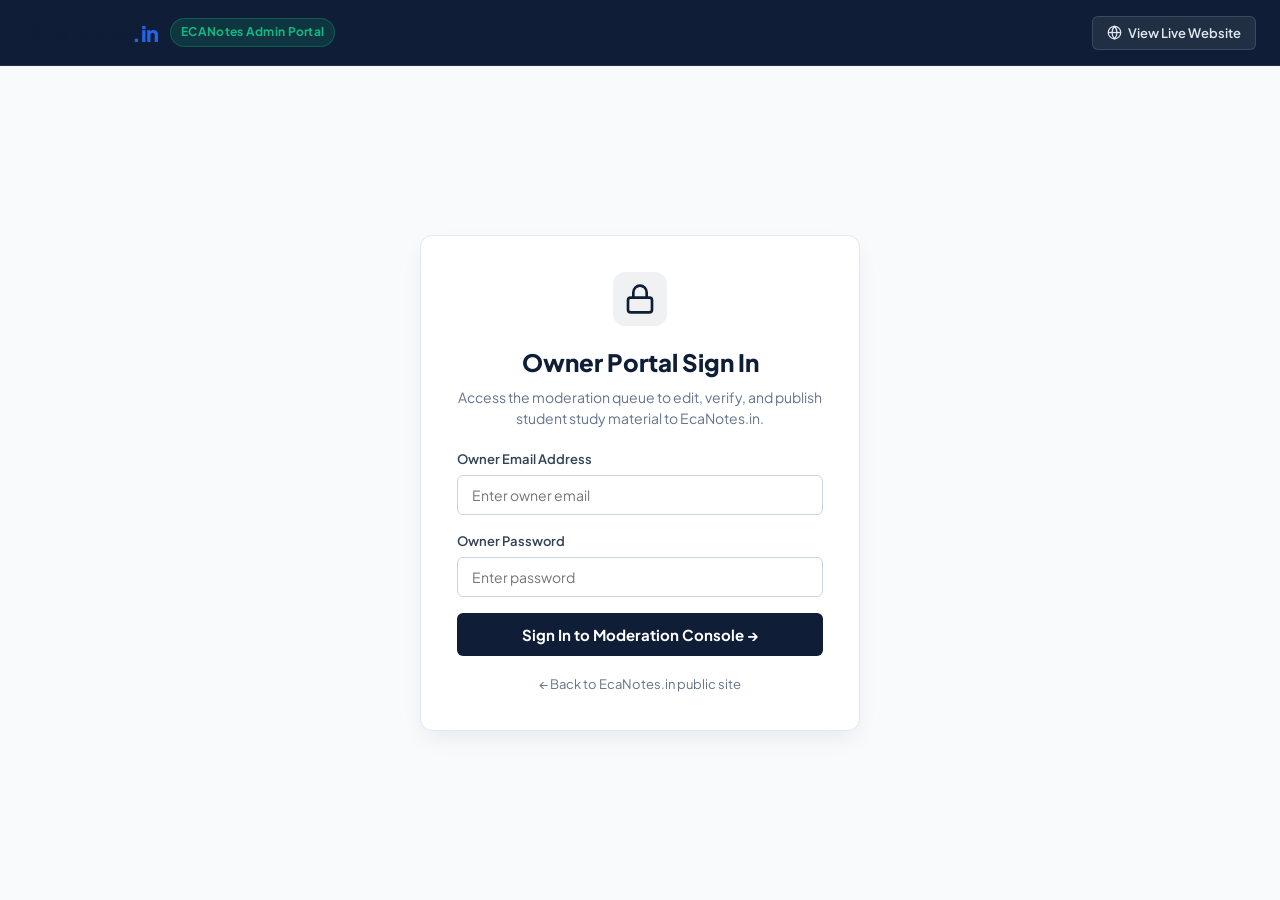
==== commit 70735d86: "new feature" ====
--- a/admin.html
+++ b/admin.html
@@ -3,8 +3,8 @@
 <head>
   <meta charset="UTF-8">
   <meta name="viewport" content="width=device-width, initial-scale=1.0">
-  <title>EcaNotes.in | Owner Moderation Console</title>
-  <meta name="description" content="EcaNotes.in Owner Moderation Console - Review, edit, and verify student-contributed college study material.">
+  <title>EcaNotes.in | ECANotes Admin Portal</title>
+  <meta name="description" content="ECANotes Admin Portal - Review, edit, and verify student-contributed college study material.">
   
   <!-- Google Fonts: Plus Jakarta Sans & Inter -->
   <link rel="preconnect" href="https://fonts.googleapis.com">
@@ -23,15 +23,10 @@
         <a href="index.html" class="brand-logo" aria-label="EcaNotes.in Home">
           <span class="logo-main">EcaNotes</span><span class="logo-tld">.in</span>
         </a>
-        <span class="admin-badge">Owner Moderation Console</span>
+        <span class="admin-badge">ECANotes Admin Portal</span>
       </div>
 
       <div class="admin-header-actions">
-        <div class="admin-sys-status">
-          <span class="sys-dot online"></span>
-          <span class="sys-text">Storage &amp; SQL Online</span>
-        </div>
-
         <a href="index.html" class="btn-admin-nav-link" target="_blank" rel="noopener noreferrer">
           <svg width="15" height="15" viewBox="0 0 24 24" fill="none" stroke="currentColor" stroke-width="2">
             <circle cx="12" cy="12" r="10"></circle>
@@ -119,9 +114,9 @@
       <!-- Header Overview Banner -->
       <div class="admin-overview-banner">
         <div class="overview-text">
-          <h1 class="overview-title">Owner Moderation &amp; Publishing Portal</h1>
+          <h1 class="overview-title">ECANotes Admin Portal</h1>
           <p class="overview-desc">
-            Review submissions from students. You can change their <strong>Year, Subject, Resource/File, Type, Title, and Contributor Name</strong> before publishing them live to the website.
+            Review submissions from students. You can change their <strong>Year, Branch, Subject, Resource/File, Type, Title, and Contributor Name</strong> before publishing them live to the website.
           </p>
         </div>
 
@@ -143,6 +138,14 @@
             </div>
           </div>
 
+          <div class="admin-stat-card highlight">
+            <div class="stat-icon">💾</div>
+            <div class="stat-content">
+              <div class="stat-number" id="adminStatPublishedData">0 MB</div>
+              <div class="stat-label">Published Data</div>
+            </div>
+          </div>
+
           <div class="admin-stat-card">
             <div class="stat-icon">✅</div>
             <div class="stat-content">
@@ -187,9 +190,6 @@
         </button>
         <button type="button" class="admin-nav-tab" data-target="pane-direct">
           ➕ Direct Resource Publisher
-        </button>
-        <button type="button" class="admin-nav-tab" data-target="pane-sql">
-          🗄️ SQL Database Inspector
         </button>
       </nav>
 
@@ -435,6 +435,21 @@
               </div>
 
               <div class="form-group">
+                <label for="directBranch">Branch</label>
+                <select id="directBranch" class="mod-select">
+                  <option value="All" selected>All Branches / Common</option>
+                  <option value="CSE">CSE</option>
+                  <option value="IT">IT</option>
+                  <option value="CYB">CYB</option>
+                  <option value="ECE">ECE</option>
+                  <option value="EIC">EIC</option>
+                  <option value="MECHANICAL">MECHANICAL</option>
+                  <option value="CIVIL">CIVIL</option>
+                  <option value="ELECTRICAL">ELECTRICAL</option>
+                </select>
+              </div>
+
+              <div class="form-group">
                 <label for="directSubject">Subject *</label>
                 <select id="directSubject" class="mod-select">
                   <!-- Dynamically populated based on directYear -->
@@ -493,36 +508,6 @@
         </div>
       </section>
 
-      <!-- TAB 4: SQL DATABASE INSPECTOR -->
-      <section class="admin-tab-pane" id="pane-sql">
-        <div class="pane-header">
-          <div>
-            <h2 class="pane-title">SQL Database &amp; Storage Inspector</h2>
-            <p class="pane-subtitle" id="sqlStatusText">
-              Database Status: Active
-            </p>
-          </div>
-        </div>
-
-        <div class="sql-inspector-grid">
-          <div class="sql-box">
-            <div class="sql-box-header">
-              <span class="sql-tag">TABLE</span>
-              <h3>pending_uploads (Queue)</h3>
-            </div>
-            <pre class="sql-code-view" id="sqlPendingTableData">Loading...</pre>
-          </div>
-
-          <div class="sql-box">
-            <div class="sql-box-header">
-              <span class="sql-tag">TABLE</span>
-              <h3>verified_resources (Public)</h3>
-            </div>
-            <pre class="sql-code-view" id="sqlVerifiedTableData">Loading...</pre>
-          </div>
-        </div>
-      </section>
-
     </div>
   </main>
 
--- a/css/style.css
+++ b/css/style.css
@@ -542,6 +542,88 @@
 
 .peer-hub-card:hover {
   transform: translateY(-3px);
+}
+
+/* --------------------------------------------------------------------------
+   6B. Clean Minimal Hero Section
+   -------------------------------------------------------------------------- */
+.hero-clean {
+  padding: 80px 0 70px;
+  background-color: var(--color-bg-page);
+  text-align: center;
+}
+
+.hero-container-clean {
+  display: flex;
+  flex-direction: column;
+  align-items: center;
+  max-width: 820px;
+  margin: 0 auto;
+  text-align: center;
+}
+
+.hero-title-clean {
+  font-size: 3.25rem;
+  font-weight: 800;
+  line-height: 1.15;
+  letter-spacing: -0.025em;
+  color: var(--color-primary);
+  margin-bottom: 18px;
+  text-align: center;
+}
+
+.hero-subtitle-clean {
+  font-size: 1.125rem;
+  line-height: 1.6;
+  color: var(--text-muted);
+  max-width: 620px;
+  margin: 0 auto 36px auto;
+  text-align: center;
+}
+
+.hero-actions-clean {
+  display: flex;
+  align-items: center;
+  justify-content: center;
+  gap: 16px;
+  margin-bottom: 48px;
+}
+
+.hero-stats-clean {
+  display: flex;
+  align-items: center;
+  justify-content: center;
+  gap: 56px;
+  padding-top: 14px;
+  border-top: 1px solid var(--color-border);
+  width: 100%;
+  max-width: 580px;
+}
+
+/* More Resources Wrap & Button */
+.more-resources-wrap {
+  display: flex;
+  justify-content: center;
+  align-items: center;
+  margin-top: 36px;
+}
+
+.btn-load-more {
+  padding: 12px 28px;
+  font-size: 0.9375rem;
+  font-weight: 600;
+  border-radius: var(--radius-md);
+  border: 1px solid var(--color-border);
+  background-color: #FFFFFF;
+  color: var(--color-primary);
+  box-shadow: 0 1px 3px rgba(0, 0, 0, 0.04);
+  transition: all var(--transition-fast);
+}
+
+.btn-load-more:hover {
+  background-color: var(--color-bg-subtle);
+  border-color: var(--color-primary);
+  transform: translateY(-2px);
 }
 
 /* Peer Hub Header */
@@ -2080,6 +2162,26 @@
 
 .footer-admin-link:hover {
   color: #94A3B8;
+}
+
+.footer-bottom-centered {
+  border-top: 1px solid rgba(255, 255, 255, 0.08);
+  padding: 24px 0;
+  text-align: center;
+}
+
+.footer-centered-inner {
+  display: flex;
+  align-items: center;
+  justify-content: center;
+}
+
+.footer-creator-text {
+  font-size: 0.9375rem;
+  color: #94A3B8;
+  font-weight: 500;
+  letter-spacing: 0.02em;
+  margin: 0;
 }
 
 /* --------------------------------------------------------------------------
